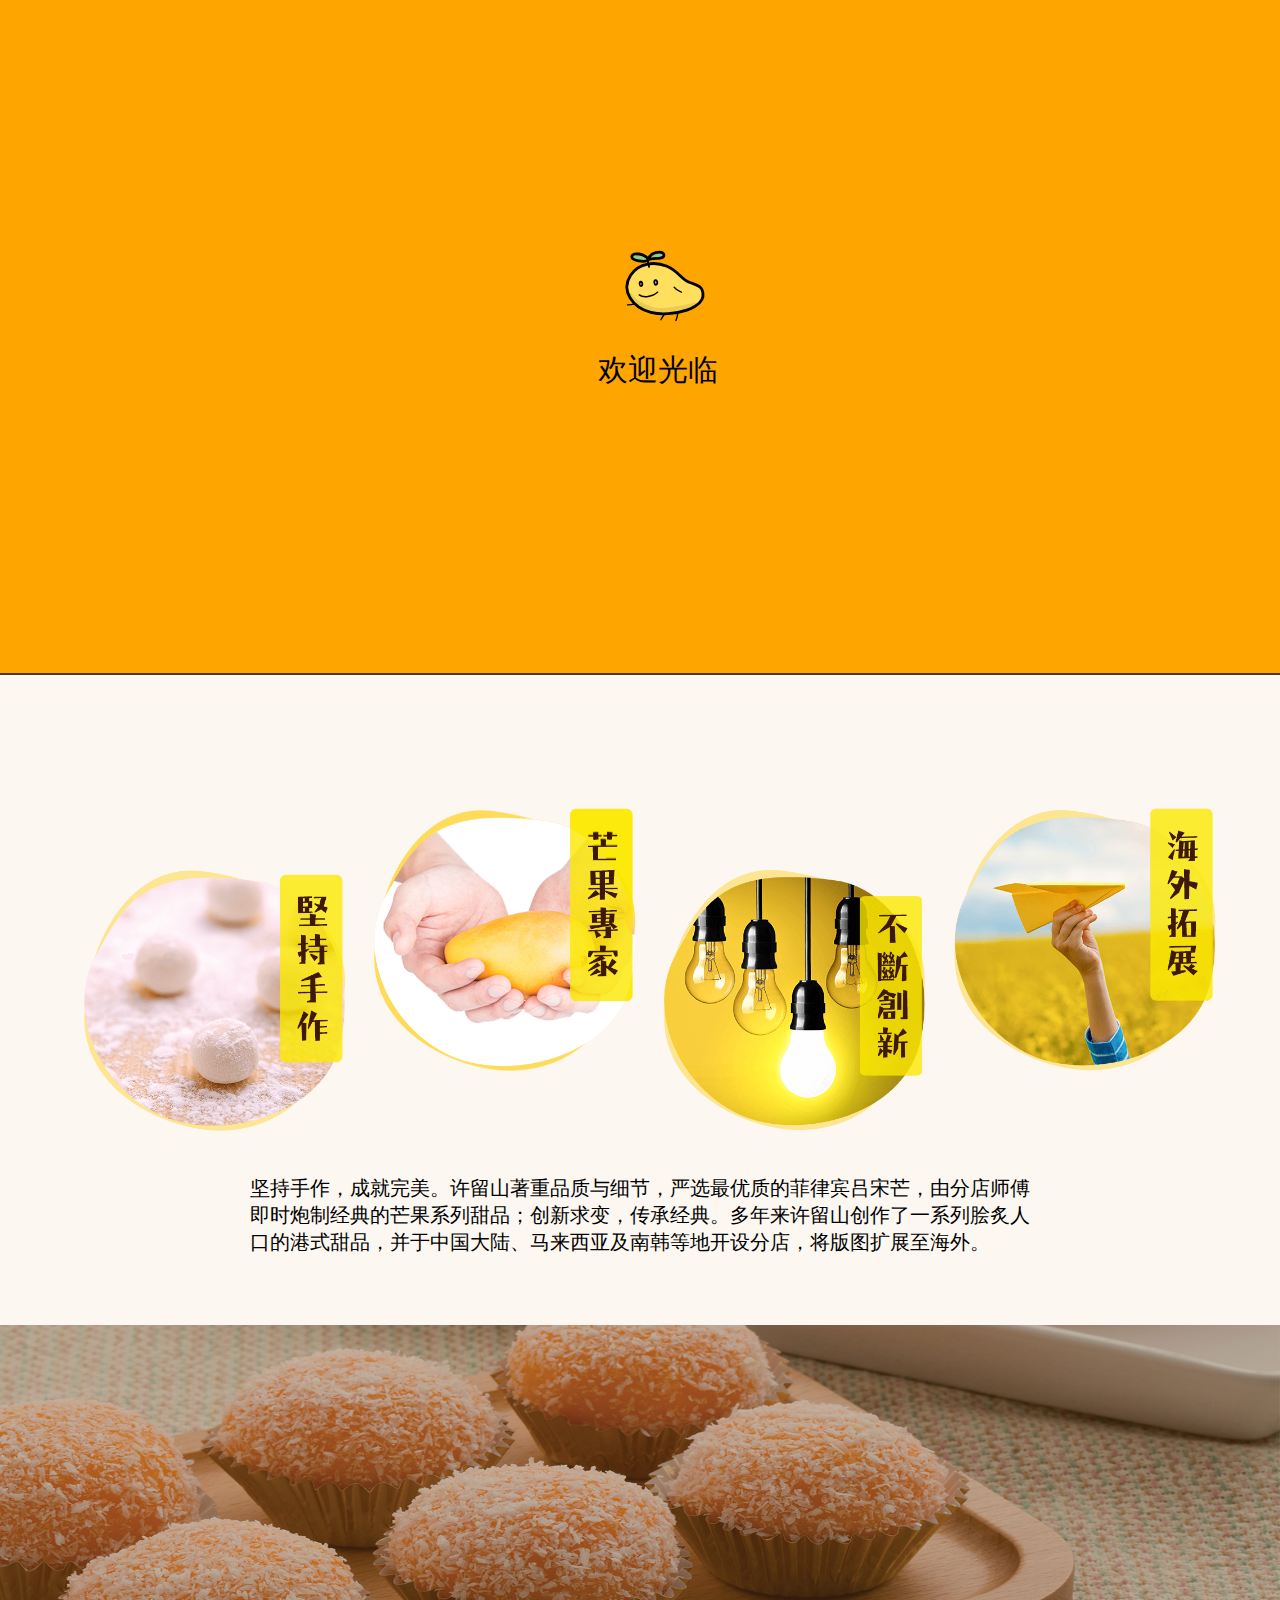
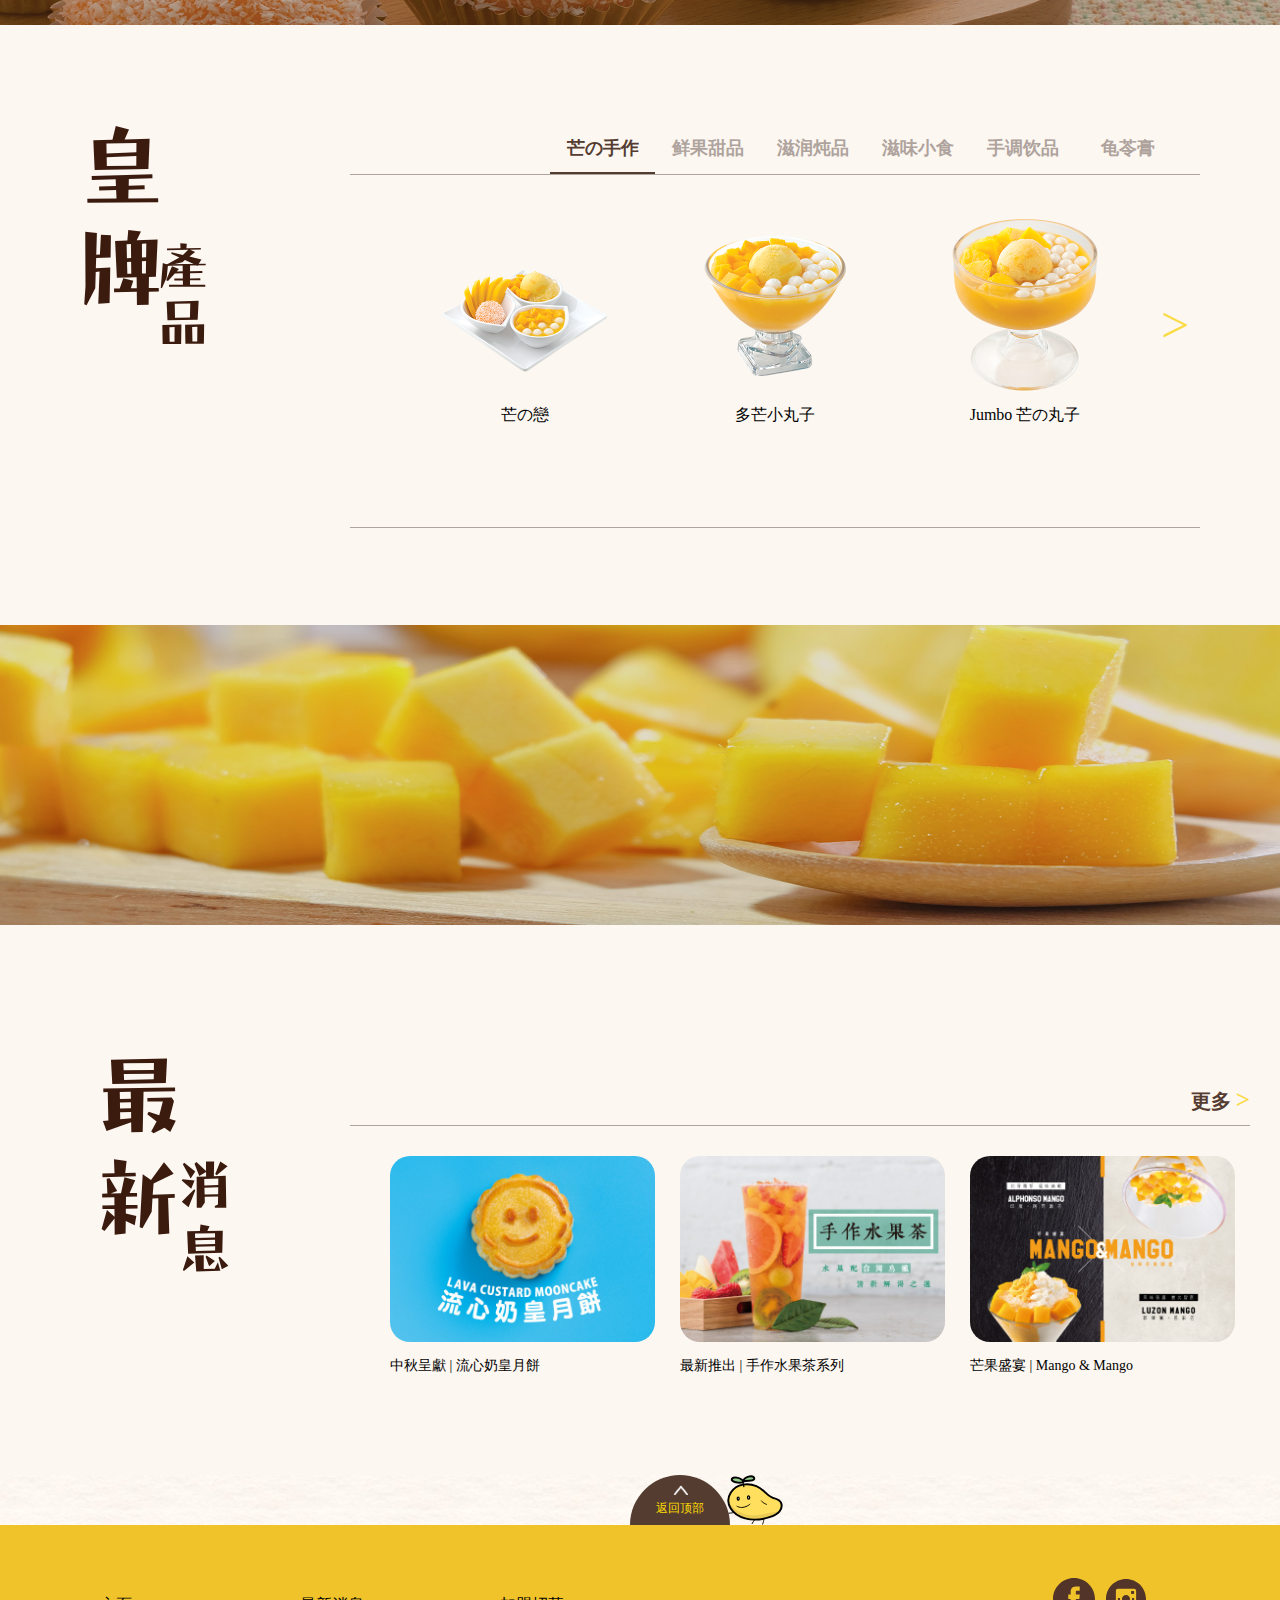
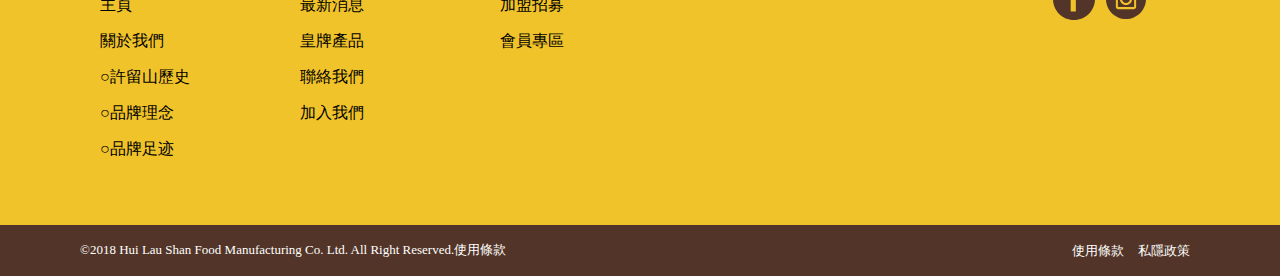
==== static_web/html/index.html @ 25d95225 "a project" ====
<!DOCTYPE html>
<html lang="en">
<head>
	<meta charset="UTF-8">
	<title>許留山 | 香港手作甜品</title>
	<link rel="icon" href="../images/title.jpg">
	<link rel="stylesheet" href="../css/nav.css">
	<link rel="stylesheet" href="../css/warp.css">
	<link rel="stylesheet" href="../css/footer.css">
	<link rel="stylesheet" href="../css/news-same.css">
	<link rel="stylesheet" href="../css/index.css">
	<script src="jquery-1.11.1.min.js"></script>
	<script src="jquery.mousewheel.min.js"></script>

</head>
<body>
	<div class="come">
		<img src="../images/icon-mango.svg" alt="">
		<div class="welcome"><a href="javascript:void(0)">欢迎光临</a></div>
	</div>
	<div class="top">
		<div class="banner">
			<div class="banner_img">
				<ul class="img">
					<li><a href="#"><img src="../images/hero1.jpg" alt=""></a></li>
					<li><a href="#"><img src="../images/hero2.jpg" alt=""></a></li>
					<li><a href="#"><img src="../images/hero3.jpg" alt=""></a></li>
				</ul>
				<div class="arrow"><a href="javascript:void(0)"><img src="../images/icon-scroll.svg" alt=""></a></div>
				<div class="circle">
					<ul>
						<li value="0"><div></div></li>
						<li value="1"><div></div></li>
						<li value="2"><div></div></li>
					</ul>
				</div>
			</div>
			<div class="nav">
				<div class="logo">
					<a href="./index.html">
						<img src="../images/logo.png" alt="">
					</a>
				</div>
				<div class="nav_menus">
					<ul>
						<li>
							<a href="#">
								关于我们<img src="../images/down.png" alt="">
							</a>
							<div class="submenu">
								<ul>
									<li><a href="./history.html" target="_blank">許留山歷史</a></li>
									<li><a href="./principles.html" target="_blank">品牌理念</a></li>
									<li><a href="./footprint.html" target="_blank">品牌足迹</a></li>
								</ul>
							</div>
						</li>
						<li><a href="./news.html" target="_blank">最新消息</a></li>
						<li><a href="./product.html" target="_blank">皇牌产品</a></li>
						<li><a href="./contact.html" target="_blank">联络我们</a></li>
						<li><a href="./career.html" target="_blank">加入我们</a></li>
						<li><a href="./franchise.html" target="_blank">加盟招募</a></li>	
					</ul>
				</div>
			</div>
		</div>
		<div class="warp">
			<a href="./vip.html" class="btn_member">
				<div>
					<img src="../images/icon-mango.svg" alt="">		
					<p>会员专区</p>
				</div>
			</a>
		</div>	
	</div>
	<div class="main">
		<div class="content">
			<ul>
				<li><img src="../images/circle-1.png" alt=""></li>
				<li><img src="../images/circle-2.png" alt=""></li>
				<li><img src="../images/circle-3.png" alt=""></li>
				<li><img src="../images/circle-4.png" alt=""></li>
			</ul>	
			<p>坚持手作，成就完美。许留山著重品质与细节，严选最优质的菲律宾吕宋芒，由分店师傅即时炮制经典的芒果系列甜品；创新求变，传承经典。多年来许留山创作了一系列脍炙人口的港式甜品，并于中国大陆、马来西亚及南韩等地开设分店，将版图扩展至海外。</p>
		</div>
		<div class="parallax_image"><img src="../images/bg-parallax1.jpg" alt=""></div>
		<div class="produce">
			<div class="box">
				<div class="box_left"><img src="../images/vtitle-products.svg" alt=""></div>
				<div class="box_right">
					<div class="produce_nav">
						<ul>
							<li class="click_style"><a href="javascript:void(0)">芒の手作</a></li>
							<li><a href="javascript:void(0)">鲜果甜品</a></li>
							<li><a href="javascript:void(0)">滋润炖品</a></li>
							<li><a href="javascript:void(0)">滋味小食</a></li>
							<li><a href="javascript:void(0)">手调饮品</a></li>
							<li><a href="javascript:void(0)">龟苓膏</a></li>
						</ul>
					</div>
					<div class="produce_ex">
						<div class="btn_left"><a href="javascript:void(0)"><</a></div>
						<div class="btn_right"><a href="javascript:void(0)">></a></div>
						<div class="produce_img">
							<ul>
								<li><img src="../images/1.1.png" alt=""><p>芒の戀</p></li>
								<li><img src="../images/1.2.png" alt=""><p>多芒小丸子</p></li>
								<li><img src="../images/1.3.png" alt=""><p>Jumbo 芒の丸子</p></li>
								<li><img src="../images/1.4.png" alt=""><p><p>多芒鴛鴦黑糯米</p></p></li>
								<li><img src="../images/1.5.png" alt=""><p>多芒椰汁黑糯米</p></li>
								<li><img src="../images/1.6.png" alt=""><p>多芒西米撈</p></li>
								<li><img src="../images/1.7.png" alt=""><p>多芒亮晶晶</p></li>
								<li><img src="../images/1.8.png" alt=""><p>多芒撈河</p></li>
							</ul>
							<ul>
								<li><img src="../images/2.1.png" alt=""><p>楊枝金撈</p></li>
								<li><img src="../images/2.2.png" alt=""><p>Jumbo 楊枝金撈</p></li>
								<li><img src="../images/2.3.png" alt=""><p>海底撈嘢</p></li>
								<li><img src="../images/2.4.png" alt=""><p>芒果撈嘢</p></li>
								<li><img src="../images/2.5.png" alt=""><p>鮮果鴛鴦撈丸子</p></li>
								<li><img src="../images/2.6.png" alt=""><p>鮮果鴛鴦西米撈</p></li>
								<li><img src="../images/2.7.png" alt=""><p>燕窩鮮果楊枝金撈</p></li>
								<li><img src="../images/2.8.png" alt=""><p>椰汁雪蛤官燕撈</p></li>
								<li><img src="../images/2.9.png" alt=""><p>紅白小丸子</p></li>
								<li><img src="../images/2.10.png" alt=""><p>鮮果芒果布甸</p></li>
							</ul> 
							<ul>
								<li><img src="../images/3.1.png" alt=""><p>椰皇燉燕窩雪蛤</p></li>
								<li><img src="../images/3.2.png" alt=""><p>椰皇燉燕窩雪蛤</p></li>
								<li><img src="../images/3.3.png" alt=""><p>紅蓮冰糖燉雪蛤</p></li>
								<li><img src="../images/3.4.png" alt=""><p>燕窩雪蛤燉蛋白</p></li>
								<li><img src="../images/3.5.png" alt=""><p>雪蛤燉蛋白</p></li>
								<li><img src="../images/3.6.png" alt=""><p>D24榴槤雪蛤燉蛋白</p></li>
								<li><img src="../images/3.7.png" alt=""><p>椰香木瓜燉海底椰</p></li>
								<li><img src="../images/3.8.png" alt=""><p>D24榴槤紫米露</p></li>
								<li><img src="../images/3.9.png" alt=""><p>香芋紫米露</p></li>
								<li><img src="../images/3.10.png" alt=""><p>紫薯小米露</p></li>
							</ul> 
							<ul>
								<li><img src="../images/4.1.png" alt=""><p>芒果糯米糍</p></li>
								<li><img src="../images/4.2.png" alt=""><p>芒果布丁</p></li>
								<li><img src="../images/4.3.png" alt=""><p>芒果凍餅</p></li>
								<li><img src="../images/4.4.png" alt=""><p>芒果班戟</p></p></li>
								<li><img src="../images/4.5.png" alt=""><p>榴槤糯米糍</p></li>
								<li><img src="../images/4.6.png" alt=""><p>咖喱什錦</p></li>
								<li><img src="../images/4.7.png" alt=""><p>XO蘿蔔糕</p></li>
								<li><img src="../images/4.8.png" alt=""><p>香辣瑞士雞翼</p></li>
								<li><img src="../images/4.9.png" alt=""><p>蘿蔔糕 </p></li>
							</ul> 
							<ul>
								<li><img src="../images/5.1.png" alt=""><p>芒椰蘆薈爽</p></li>
								<li><img src="../images/5.2.png" alt=""><p>粒粒芒果爽</p></li>
								<li><img src="../images/5.3.png" alt=""><p>西瓜蘆薈爽</p></li>
								<li><img src="../images/5.4.png" alt=""><p><p>多芒鴛鴦黑糯米</p></p></li>
								<li><img src="../images/5.5.png" alt=""><p>超多芒西米</p></li>
								<li><img src="../images/5.6.png" alt=""><p>超多芒小丸子</p></li>
								<li><img src="../images/5.7.png" alt=""><p>超多芒紅豆</p></li>
								<li><img src="../images/5.8.png" alt=""><p>超多芒水晶晶</p></li>
								<li><img src="../images/5.9.png" alt=""><p>芒椰芒果爽</p></li>
								<li><img src="../images/5.10.png" alt=""><p>芒椰雪蛤爽</p></li>
								<li><img src="../images/5.11.png" alt=""><p>粒粒芒蘆薈爽</p></li>
								<li><img src="../images/5.12.png" alt=""><p>粒粒芒蘆薈爽</p></li>
								<li><img src="../images/5.13.png" alt=""><p>粒粒芒果西米</p></li>
								<li><img src="../images/5.14.png" alt=""><p>粒粒芒雪蛤爽</p></li>
								<li><img src="../images/5.15.png" alt=""><p>杯裝楊枝金撈</p></li>
							</ul> 
							<ul>
								<li><img src="../images/6.1.png" alt=""><p>特種龜苓膏</p></li>
								<li><img src="../images/6.2.png" alt=""><p>靈芝龜苓膏</p></li>
							</ul> 
						</div>
						
					</div>
				</div>
			</div>
		</div>
		<div class="parallax_image"><img src="../images/bg-parallax2.jpg" alt=""></div>
		<div class="news">
			<div class="news_left"><img src="../images/vtitle-news.svg" alt=""></div>
			<div class="news_right">
				<div class="news_more">
					<a href="./news.html">更多<span>></span></a>
				</div>
				<div class="news_box">
					<ul>
						<li><a href="javascript:void(0)"><img src="../images/news1.jpg" alt=""><p>中秋呈獻 | 流心奶皇月餅</p></a></li>
						<li><a href="javascript:void(0)"><img src="../images/news2.jpg" alt=""><p>最新推出 | 手作水果茶系列</p></a></li>
						<li><a href="javascript:void(0)"><img src="../images/news3.jpg" alt=""><p>芒果盛宴 | Mango &amp; Mango</p></a></li>
					</ul>
				</div>
			</div>
		</div>
	</div>
	<div class="footer">
		<div class="trunTop">
			<a href="javascript:void(0)">
				<img src="../images/top.png" alt="">
				<p>返回顶部</p>
			</a>
			<img src="../images/icon-mango.svg" alt="">
		</div>
		<div class="message">
			<div class="left">
				<ul>
					<li><a href="./index.html">主頁</a></li>
					<li><a href="./history.html" target="_blank">關於我們</a></li>
					<li><a href="./history.html" target="_blank">○許留山歷史</a></li>
					<li><a href="./principles.html" target="_blank">○品牌理念</a></li>
					<li><a href="./footprint.html" target="_blank">○品牌足迹</a></li>
				</ul>
				<ul>
					<li><a href="./news.html" target="_blank">最新消息</a></li>
					<li><a href="./product.html" target="_blank">皇牌產品</a></li>
					<li><a href="./contact.html" target="_blank">聯絡我們</a></li>
					<li><a href="./career.html" target="_blank">加入我們</a></li>
				</ul>
				<ul>
					<li><a href="./franchise.html" target="_blank">加盟招募</a></li>
					<!-- <li><a href="#">分店資料</a></li> -->
					<li><a href="./vip.html">會員專區</a></li>
				</ul>
			</div>
			<div class="right">
				<a href=""><img src="../images/icon-fb.svg" alt=""></a>
				<a href=""><img src="../images/icon-ig.svg" alt=""></a>
			</div>
		</div>
		<div class="copyright">	
			<div class="left"> &copy;2018 Hui Lau Shan Food Manufacturing Co. Ltd. All Right Reserved.使用條款</div>
			<div class="right">
				<a href="./use.html" target="_blank">使用條款</a>
				<a href="./policy.html" target="_blank">私隱政策</a>
				
			</div>
		</div>
	</div>
	<div class="flow">
		<div class="flow-row">
			<div class="top">
				<img src="../images/row1.jpg" alt="">
				<div class="colse"><a href="javascript:void(0)" ></a></div>
			</div>
			<div class="bottom">
				<div class="left">
					<h2>中秋呈獻 | 流心奶皇月餅</h2>
					<p>中秋節將至，許留山首次推出中秋節日食品【流心奶皇月餅】 (1盒4個)，每個月餅 上印有不同笑臉及開心字句 ，表達祝福及寓意天笑口常開，加上獨特的禮盒包裝， 送禮自用皆宜 ！</p>
					<br>
					<p>【流心奶皇月餅】幼滑奶黃包着甘香蛋黃流心，雙重滋味口感，令人 從心回味！獨特的禮盒包裝，可將月餅放於禮盒上影張靚相，啱晒鍾意「打咭」的您！</p>
					<br>
					<p>*許留山芒Fans會員可享額外95折</p>
					<p>*詳情請參閱店內宣傳品或向分店店員查詢</p>
				</div>
				<div class="right">
					<div class="box">
						<div></div>
					</div>
				</div>
			</div>
		</div>
		<div class="flow-row">
			<div class="top">
				<img src="../images/row2.jpg" alt="">
				<div class="colse"><a href="javascript:void(0)"></a></div>
			</div>
			<div class="bottom">
				<div class="left">
					<h2>最新推出 | 手作水果茶系列</h2>
					<p>嚴選台灣優質烏龍茶葉配以多款夏日水果製作，烏龍茶取材自台灣鹿谷高山，取其清甜回甘之味，再配合許留山各種水果，令水果之味在茶中完美釋放。入口清新解渴，必定成為你的Cup of Tea！</p>
					<br>
					<p>手作水果茶系列：鮮果烏龍 / 芒果烏龍 / 西柚烏龍 / 蕃荔枝熱情果烏龍</p>
					<br>
					<p>*以上產品於香港全線分店有售 (除元朗分店)</p>
				</div>
				<div class="right">
					<div class="box">
						<div></div>
					</div>
				</div>
			</div>
		</div>
		<div class="flow-row">
			<div class="top">
				<img src="../images/row3.jpg" alt="">
				<div class="colse"><a href="javascript:void(0)"></a></div>
			</div>
			<div class="bottom">
				<div class="left">
					<h2>芒果盛宴 | Mango & Mango</h2>
					<p>許留山一年一度嘅【芒果盛宴】推出喇！今年芒果甜品除了採用香港人最常吃菲律賓‧呂宋芒，更破格引入花香馥郁擁有「芒果之王」之稱的印度‧阿芳素芒，大玩芒味強烈大對比，帶你體驗全新芒果國度。</p>
					<br>
					<p>【芒果盛宴】系列包括：阿芳素‧Jumbo芒の酸奶酪、阿芳素‧綿綿雙冰、阿芳素‧丸子芒芒、呂宋‧乳酪趣脆、呂宋‧特級丸子神冰</p>
					<br>
					<p>*產品只限部分分店發售及每日供應有限，售完即止</p>
				</div>
				<div class="right">
					<div class="box">
						<div></div>
					</div>
				</div>
			</div>
		</div>
	</div>
	<script src="../js/index.js"></script>
	<script src="../js/news-same.js"></script>
</body>
</html>
---- static_web/css/nav.css ----
*{margin: 0px;padding: 0px;}
		ul{list-style: none}
		a{text-decoration: none;}
		div.top{width: 100%;height: 470px;}
		div.top>div.bg_about{width: 100%;height: 350px;background: url(../images/bg-about.jpg) no-repeat;overflow: hidden; position: relative;}
		div.top>div.bg_about>div.title_history{width: 320px;height: 70px;margin: 130px auto}
		div.top>div.banner>div.nav{width: 100%;height: 120px;background: #523528;z-index: 100}
		div.top>div.banner>div.nav>div.logo{width: 150px; height: 120px;margin-left: 40px; /*background: pink;*/ display: block; float: left;}
		div.top>div.banner>div.nav>div.logo>a{line-height: 150px}
		div.top>div.banner>div.nav>div.nav_menus{width: 780px;height: 120px;/*background: pink;*/float: right;margin-right: 120px;}
		div.top>div.banner>div.nav>div.nav_menus>ul{width: 780px;height: 120px;position: relative;}
		div.top>div.banner>div.nav>div.nav_menus>ul>li{width: 130px;height: 120px; float: left;/*padding: 0px 15px;*/ text-align: center;line-height: 120px;}
		div.top>div.banner>div.nav>div.nav_menus>ul>li>a>img{margin-left: 5px;width: 15px;}
		div.top>div.banner>div.nav>div.nav_menus>ul>li>a{display: block;width: 130px; color: white;font-size: 18px;font-weight: 800}
		div.top>div.banner>div.nav>div.nav_menus>ul>li>div.submenu{width: 130px;height: 213px;background: #eac958;display: none;position: absolute;top: 120px;left: 0px;font-weight: 800}
		div.top>div.banner>div.nav>div.nav_menus>ul>li>div.submenu>ul>li{width: 130px;height: 70px;line-height: 70px;border-bottom: 1px solid white;}
		div.top>div.banner>div.nav>div.nav_menus>ul>li>div.submenu>ul>li>a{display: block; width: 130px;height: 120px; color: #523528;}
		div.main{width: 100%;height: 1155px;background: #FAF3ED;background:#FEF9F3;}
		div.main>div.subnav{width: 100%;height: 74px;background: #FFD42F;}
		div.main>div.subnav>ul{width: 450px;height: 74px;text-align: center;line-height: 74px;margin: 0px auto}
		div.main>div.subnav>ul>li{width: 150px;height: 74px; float: left;}
		div.main>div.subnav>ul>li>a{color: #3E1909;font-size: 18px;font-weight: 800}
---- static_web/css/warp.css ----
div.top>div.warp{width: 110px;height: 110px;/*background: pink;*/position: fixed;top:250px;right: 20px;z-index: 100}
div.top>div.warp>a{width: 90px;height: 90px;margin: 10px;background: #FFCB02;display: block;border-radius:45px;line-height: 80px;}
div.top>div.warp>a>div{width: 70px;height: 70px;background: white; display: block;border-radius:35px;position: relative;margin: 0px auto;position: relative;top:10px;}
div.top>div.warp>a>div>img{width: 35px;height: 35px;position: absolute;top:6px;left:18px;}
div.top>div.warp>a>div>p{font-size: 10px;position: absolute;top:10px;left: 13px;color: black;}
---- static_web/css/footer.css ----
div.footer{width: 100%;height: 400px;}
		div.footer>div.trunTop{width: 100%;height: 50px;background:url(../images/bg-pattern.jpg);/*background: pink;*/ overflow: hidden;position: relative;}
		div.footer>div.trunTop>a{display: block;width: 100px;height: 100px;background:#543C31; border-radius:50px;position: absolute;top:0px;left: 630px;text-align: center;z-index: 10}
		div.footer>div.trunTop>img{width: 70px;height:70px; position: absolute;left: 720px;top:-10px}
		div.footer>div.trunTop>a>p{color:#FEDD01;font-size: 12px;margin-top: 25px}
		div.footer>div.trunTop>a>img{width: 15px;height:10px; position: absolute;left: 43px;top:10px;}
		div.footer>.message{width: 100%;height: 300px;background: #F0C32A;position: relative;}
		div.footer>.message>div.left{width: 600px;height: 200px;/*background: pink;*/position: absolute;bottom: 30px}
		div.footer>.message>div.left>ul{width: 100px; float: left;margin-left: 100px}
		div.footer>.message>div.left>ul:first-child{margin-left:100px;}
		div.footer>.message>div.left>ul>li{margin-bottom:15px}
		div.footer>.message>div.left>ul>li>a{color: black;}
		div.footer>.message>div.right{width: 230px;height: 100px;/*background: red;*/ float: right;margin-top: 50px}
		div.footer>.copyright{width: 100%;height: 51px;background: #523528;line-height: 50px}
		div.footer>.copyright>div.left{float: left;font-size: 13px;margin-left: 80px;color: white;}
		div.footer>.copyright>div.right{float: right;margin-right: 80px}
		div.footer>.copyright>div.right>a{font-size: 13px;color: white;margin-right: 10px;}
---- static_web/css/news-same.css ----
div.flow{width: 100%;height:673px;background: rgba(0,0,0,0.7);position: absolute;top:0px;z-index: 100;display: none}
		div.flow>div.flow-row{width: 480px;height: 620px;background: white;margin:30px auto;display: none}
		div.flow>div.flow-row>div.top{width: 100%;height: 350px;position: relative; /*background: url(../images/news1.jpg)center no-repeat;*/}
		div.flow>div.flow-row>div.top>img{width: 100%}
		div.flow>div.flow-row>div.top>div.colse{width: 50px;height: 50px;  background: url(../images/fancy_closer.png) no-repeat 0px/50px 50px;float: right;position: absolute;right: 20px;top: 20px}
		div.flow>div.flow-row>div.top>div.colse>a{display: block;width: 50px;height: 50px}
		div.flow>div.flow-row>div.bottom{width: 100%;height: 250px;position: relative;overflow: hidden;}
		div.flow>div.flow-row>div.bottom>div.left{width: 400px;height: 250px;position: absolute; float: left;margin-left: 40px /*overflow: auto;*//*overflow-y:hidden*/}
		div.flow>div.flow-row>div.bottom>div.left>p{color: #7F7F7E;font-size:16px;text-align:justify; }
		div.flow>div.flow-row>div.bottom>div.left>h2{color: #2E1206;margin:20px 0px;}

		div.flow>div.flow-row>div.bottom>div.right{width: 30px;height: 250px;/*background: yellow;*/float: right;}
		div.flow>div.flow-row>div.bottom>div.right>div.box{width: 10px;height: 210px;/*background: pink;*/margin-top: 20px; position: relative;}
		div.flow>div.flow-row>div.bottom>div.right>div.box>div.move1{width: 10px;height: 150px;background: orange;border-radius: 10px;position: absolute;}
		div.flow>div.flow-row>div.bottom>div.right>div.box>div.move1>a{display: block; width: 10px;height: 150px;}
---- static_web/css/index.css ----
*{margin: 0px;padding: 0px}
		ul{list-style: none;}
		a{text-decoration: none;}
		body{overflow: hidden;position: relative;}
		div.top{width: 100%;height: 675px;/*display: none;*/ /*background: red*/}
		div.top>div.banner{width: 100%;height: 675px;position: relative;top:0px;}
		div.top>div.banner>div.banner_img>ul>li{position: absolute;top:0px;display: none}
		div.top>div.banner>div.banner_img>ul>li>a>img{width: 100%;height:675px; display: block;}
		div.top>div.banner>div.banner_img>ul>li:first-child{display: block;}
		div.top>div.banner>div.banner_img>.arrow{width: 50px;height: 50px;/*background: red;*/position: absolute;bottom: 140px ;left:650px;}
		div.top>div.banner>div.banner_img>div.circle{width: 50px;height: 110px;/*background: red;*/position: absolute;top:180px;left: 20px}
		div.top>div.banner>div.banner_img>div.circle>ul{width: 50px;height: 80px;}
		div.top>div.banner>div.banner_img>div.circle>ul>li{width:16px;height:16px;background:white;border-radius:8px;margin:15px 17px;position: relative;}
		div.top>div.banner>div.banner_img>div.circle>ul>.cir{width:26px;height:26px;background:white;border-radius:13px;margin:13px;}
		div.top>div.banner>div.banner_img>div.circle>ul>li>div{display: none; }
		div.top>div.banner>div.banner_img>div.circle>ul>li>div.btn{display:block;width:18px;height:18px;background:yellow;border-radius:9px;border: 0px;position: absolute;top:4px;left: 4px;}
		div.top>div.banner>div.nav{position: absolute;bottom: 0px;}
		div.main{width: 100%;height: 2400px;background: #FCF7F1; /*display: none;*/}
		div.main>div.content{width: 100%;height: 650px;}
		div.main>div.content>ul{width: 1160px;height:370px;margin: 0px auto;padding-top: 130px; text-align: center;}
		div.main>div.content>ul>li{width: 270px;height: 270px; float: left;margin-left: 20px}
		div.main>div.content>ul>li:first-child {margin-top: 60px}
		div.main>div.content>ul>li:nth-child(3){margin-top: 60px}
		div.main>div.content>ul>li>img{width:270px;}
		div.main>div.content>p{width: 780px;height: 84px;font-size: 20px;font-family: STKaiti;font-weight: 500; margin:0px auto;}
		div.main>div.parallax_image{width: 100%;height: 300px;overflow: hidden;}
		div.main>div.parallax_image>img{width: 100%;height: 500px}
		div.main>div.produce{width: 100%;height:500px;/*background: red;*//*overflow: hidden;*/}
		div.main>div.produce>.box{width: 1120px;height: 400px;/*background: orange;*/margin: 0px auto;margin-top:100px;}
		div.main>div.produce>.box>.box_left{/*background: pink;*/float: left;}
		div.main>div.produce>.box>.box_right{width: 850px;height:400px;/*background: blue;*/float: right; }
		div.main>div.produce>.box>.box_right>.produce_nav{width: 850px;height: 49px;/*background: red;*/border-bottom:1px solid #AFA39D;}
		div.main>div.produce>.box>.box_right>.produce_nav>ul{width: 850px;height: 47px;line-height: 47px; text-align: center;}
		div.main>div.produce>.box>.box_right>.produce_nav>ul>li{width: 105px; float: left;}
		div.main>div.produce>.box>.box_right>.produce_nav>ul>li:first-child{margin-left:200px;}
		div.main>div.produce>.box>.box_right>.produce_nav>ul>li.click_style>a{font-weight: 800px;}
		div.main>div.produce>.box>.box_right>.produce_nav>ul>li.click_style{border-bottom: 2px solid #543C31}
		div.main>div.produce>.box>.box_right>.produce_nav>ul>li>a{color: #AFA39D;font-size:18px; font-weight: 800}
		div.main>div.produce>.box>.box_right>.produce_nav>ul>li.click_style>a{color: #543C31;}
		div.main>div.produce>.box>.box_right>.produce_ex{width: 850px;height: 352px;border-bottom:1px solid #AFA39D;/*background: pink;*/}
		div.main>div.produce>.box>.box_right>.produce_ex>div.btn_left,div.btn_right{width: 50px;height: 100px;/*background: red; */font-size: 50px;text-align: center;line-height: 100px;margin-top: 100px;}
		div.main>div.produce>.box>.box_right>.produce_ex>div>a{color: #FBDB45;}
		div.main>div.produce>.box>.box_right>.produce_ex>div.btn_left{float: left;visibility: hidden;}
		div.main>div.produce>.box>.box_right>.produce_ex>div.btn_right{float: right;}
		div.main>div.produce>.box>.box_right>.produce_ex>.produce_img{width: 750px;height: 300px;/*background: orange;*/margin:0px auto;position: relative;overflow: hidden;}
		div.main>div.produce>.box>.box_right>.produce_ex>.produce_img>ul{height: 250px;position: absolute;top:30px;}
		div.main>div.produce>.box>.box_right>.produce_ex>.produce_img>ul:nth-child(1){width: 2000px;/*display: none;*/}
		div.main>div.produce>.box>.box_right>.produce_ex>.produce_img>ul:nth-child(2){width:2500px;display: none;}
		div.main>div.produce>.box>.box_right>.produce_ex>.produce_img>ul:nth-child(3){width:2500px;display: none;}
		div.main>div.produce>.box>.box_right>.produce_ex>.produce_img>ul:nth-child(4){width:2250px;display: none;}
		div.main>div.produce>.box>.box_right>.produce_ex>.produce_img>ul:nth-child(5){width:3750px;display: none;}
		div.main>div.produce>.box>.box_right>.produce_ex>.produce_img>ul:nth-child(6){width:500px;margin-left: 150px;display: none}
		div.main>div.produce>.box>.box_right>.produce_ex>.produce_img>ul>li{width: 250px;height: 250px;float: left;}
		div.main>div.produce>.box>.box_right>.produce_ex>.produce_img>ul>li>img{width: 200px;height: 200px;display: block;margin-left: 25px}
		div.main>div.produce>.box>.box_right>.produce_ex>.produce_img>ul>li{text-align:center;}
		div.main>div.news{width: 100%;height: 550px;/*background: pink;*/position: relative;}
		div.main>div.news>div.news_left{position: absolute;top:130px;left:100px;}
		div.main>div.news>div.news_right{width: 900px;height: 350px;/*background: orange;*/position: absolute;top: 150px;left: 350px}
		div.main>div.news>div.news_right>div.news_more{width: 100%;height: 50px;/*background: blue;*/border-bottom:1px solid #AFA39D;line-height:50px;}
		div.main>div.news>div.news_right>div.news_more>a{color: #543C31;font-weight: 800;font-size: 20px;float: right;  }
		div.main>div.news>div.news_right>div.news_more>a>span{color:#FBDB45;font-size: 25px;margin-left: 5px ;}
		div.main>div.news>div.news_right>div.news_box{width: 100%;height: 299px;/*background: red;*/overflow: hidden;}
		div.main>div.news>div.news_right>div.news_box>ul{margin-top: 30px;margin-left: 15px}
		div.main>div.news>div.news_right>div.news_box>ul>li{float: left;margin-left: 25px;}
		div.main>div.news>div.news_right>div.news_box>ul>li>a>img{width: 265px;display: block;border-radius:20px;}
		div.main>div.news>div.news_right>div.news_box>ul>li>a>p{color: black;font-size: 14px; margin-top: 15px}
		div.come{width: 100%;height:673px;background: orange;position:absolute;top: 0px;z-index: 1000;/* display: none*/}
		div.come>div.welcome{width: 20%;height: 50px; text-align: center; display: none;position: absolute;top:350px;left:530px;}
		div.come>img{position: absolute;top:250px;left:615px;}
		div.come>div.welcome>a{font-size: 30px;color: black}
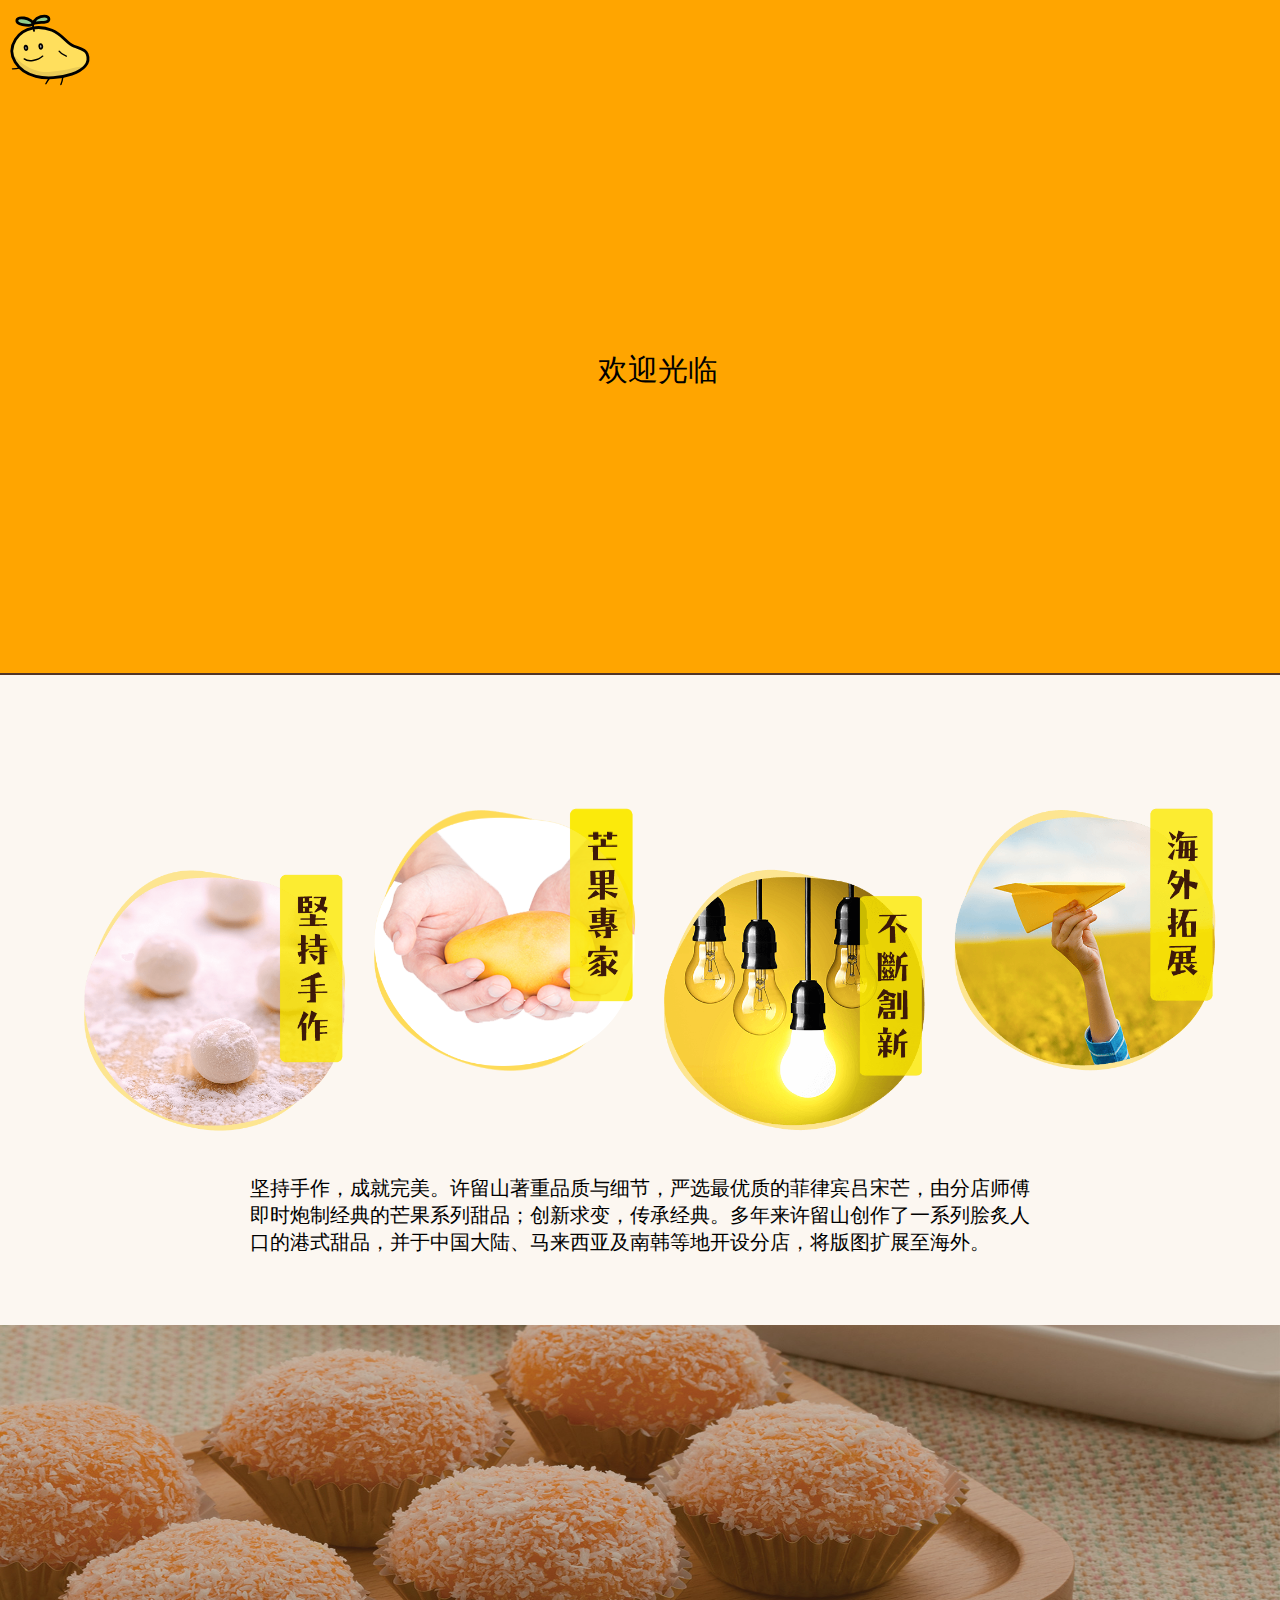
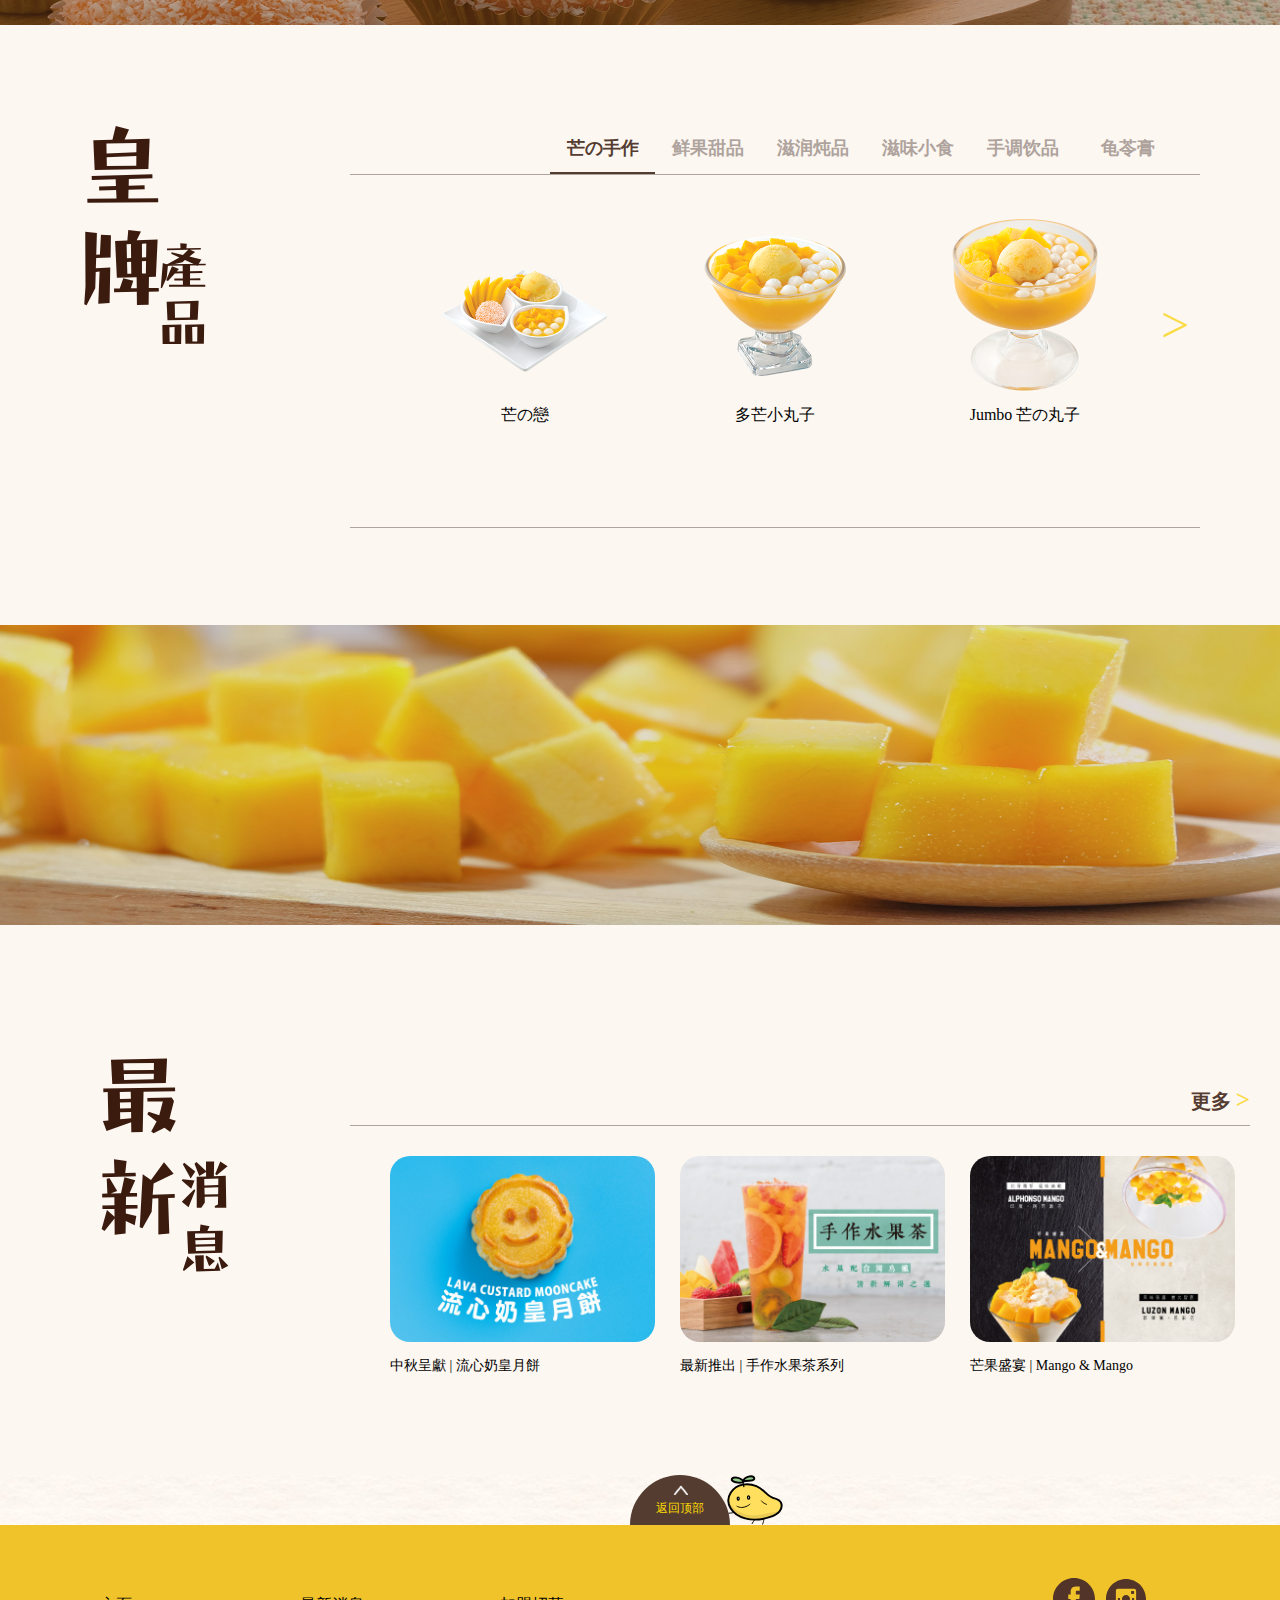
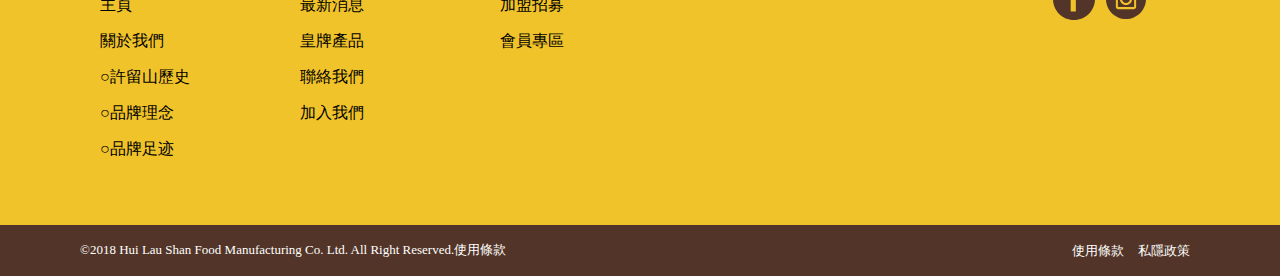
==== commit ccf8432b: "add embed to resolve svg" ====
--- a/static_web/html/index.html
+++ b/static_web/html/index.html
@@ -15,7 +15,8 @@
 </head>
 <body>
 	<div class="come">
-		<img src="../images/icon-mango.svg" alt="">
+		<!--<img src="../images/icon-mango.svg" alt="">-->
+		<embed src="../images/icon-mango.svg" type="image/svg+xml" pluginspage="http://www.adobe.com/svg/viewer/install/" />
 		<div class="welcome"><a href="javascript:void(0)">欢迎光临</a></div>
 	</div>
 	<div class="top">
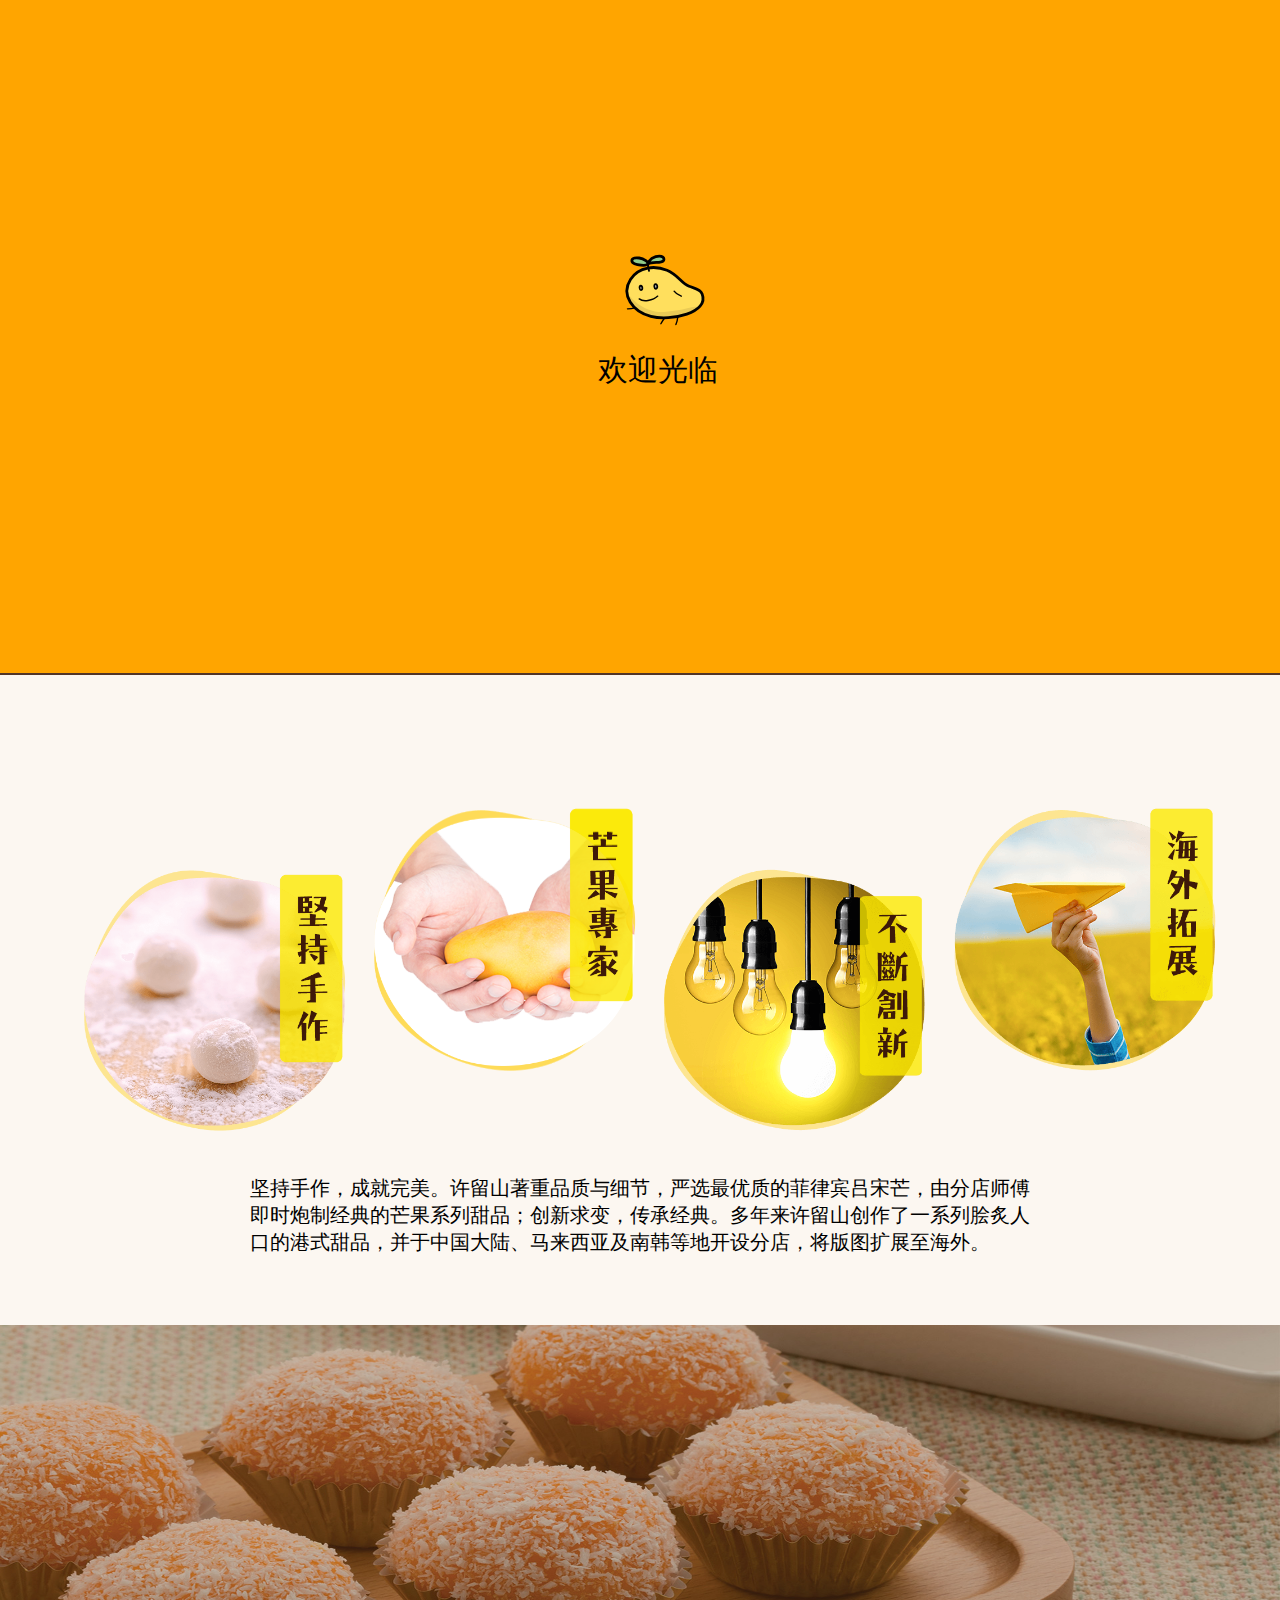
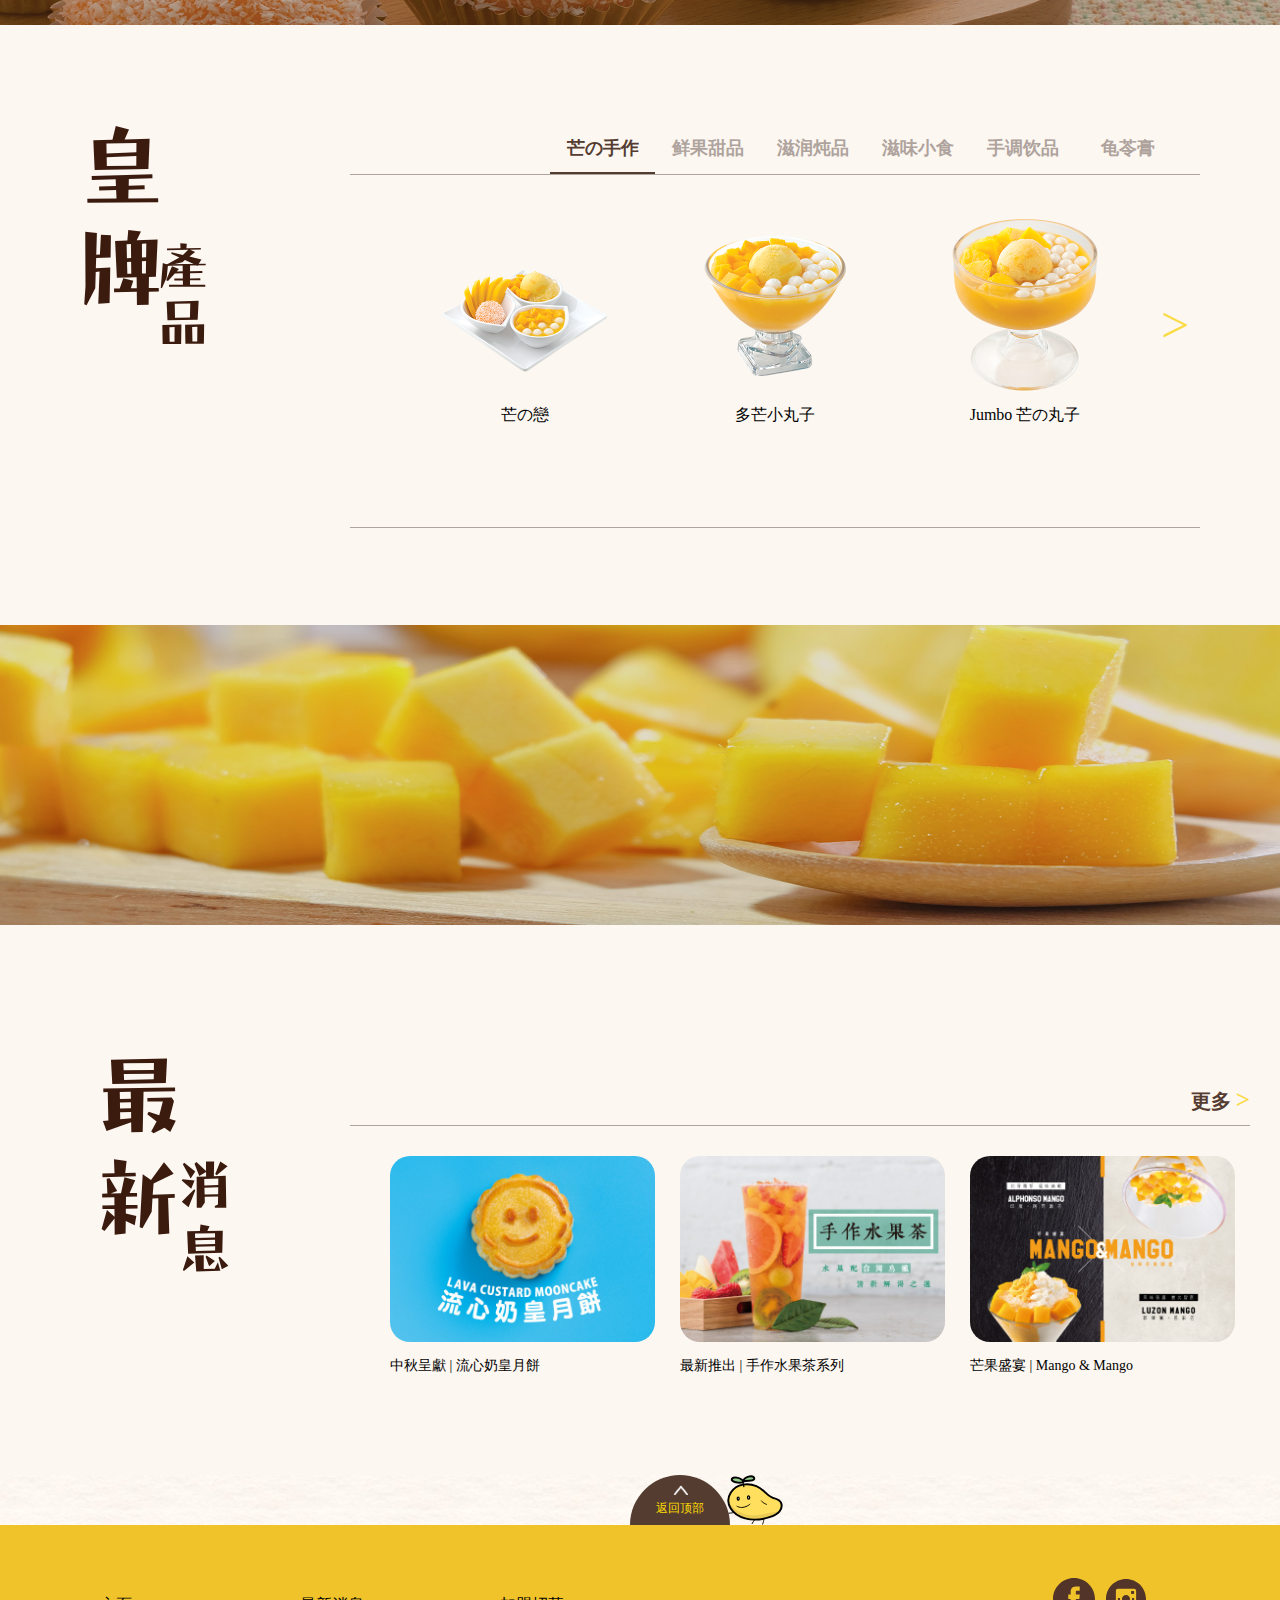
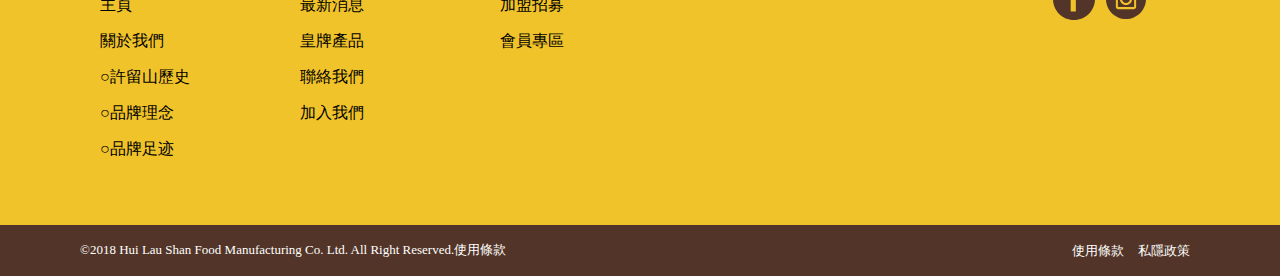
==== commit 71d8ee9a: "change" ====
--- a/static_web/html/index.html
+++ b/static_web/html/index.html
@@ -15,8 +15,9 @@
 </head>
 <body>
 	<div class="come">
-		<!--<img src="../images/icon-mango.svg" alt="">-->
-		<embed src="../images/icon-mango.svg" type="image/svg+xml" pluginspage="http://www.adobe.com/svg/viewer/install/" />
+		<img src="../images/icon-mango.svg" type="image/svg+xml" alt="">
+			
+		<!--<embed src="../images/icon-mango.svg" type="image/svg+xml" pluginspage="http://www.adobe.com/svg/viewer/install/" />-->
 		<div class="welcome"><a href="javascript:void(0)">欢迎光临</a></div>
 	</div>
 	<div class="top">
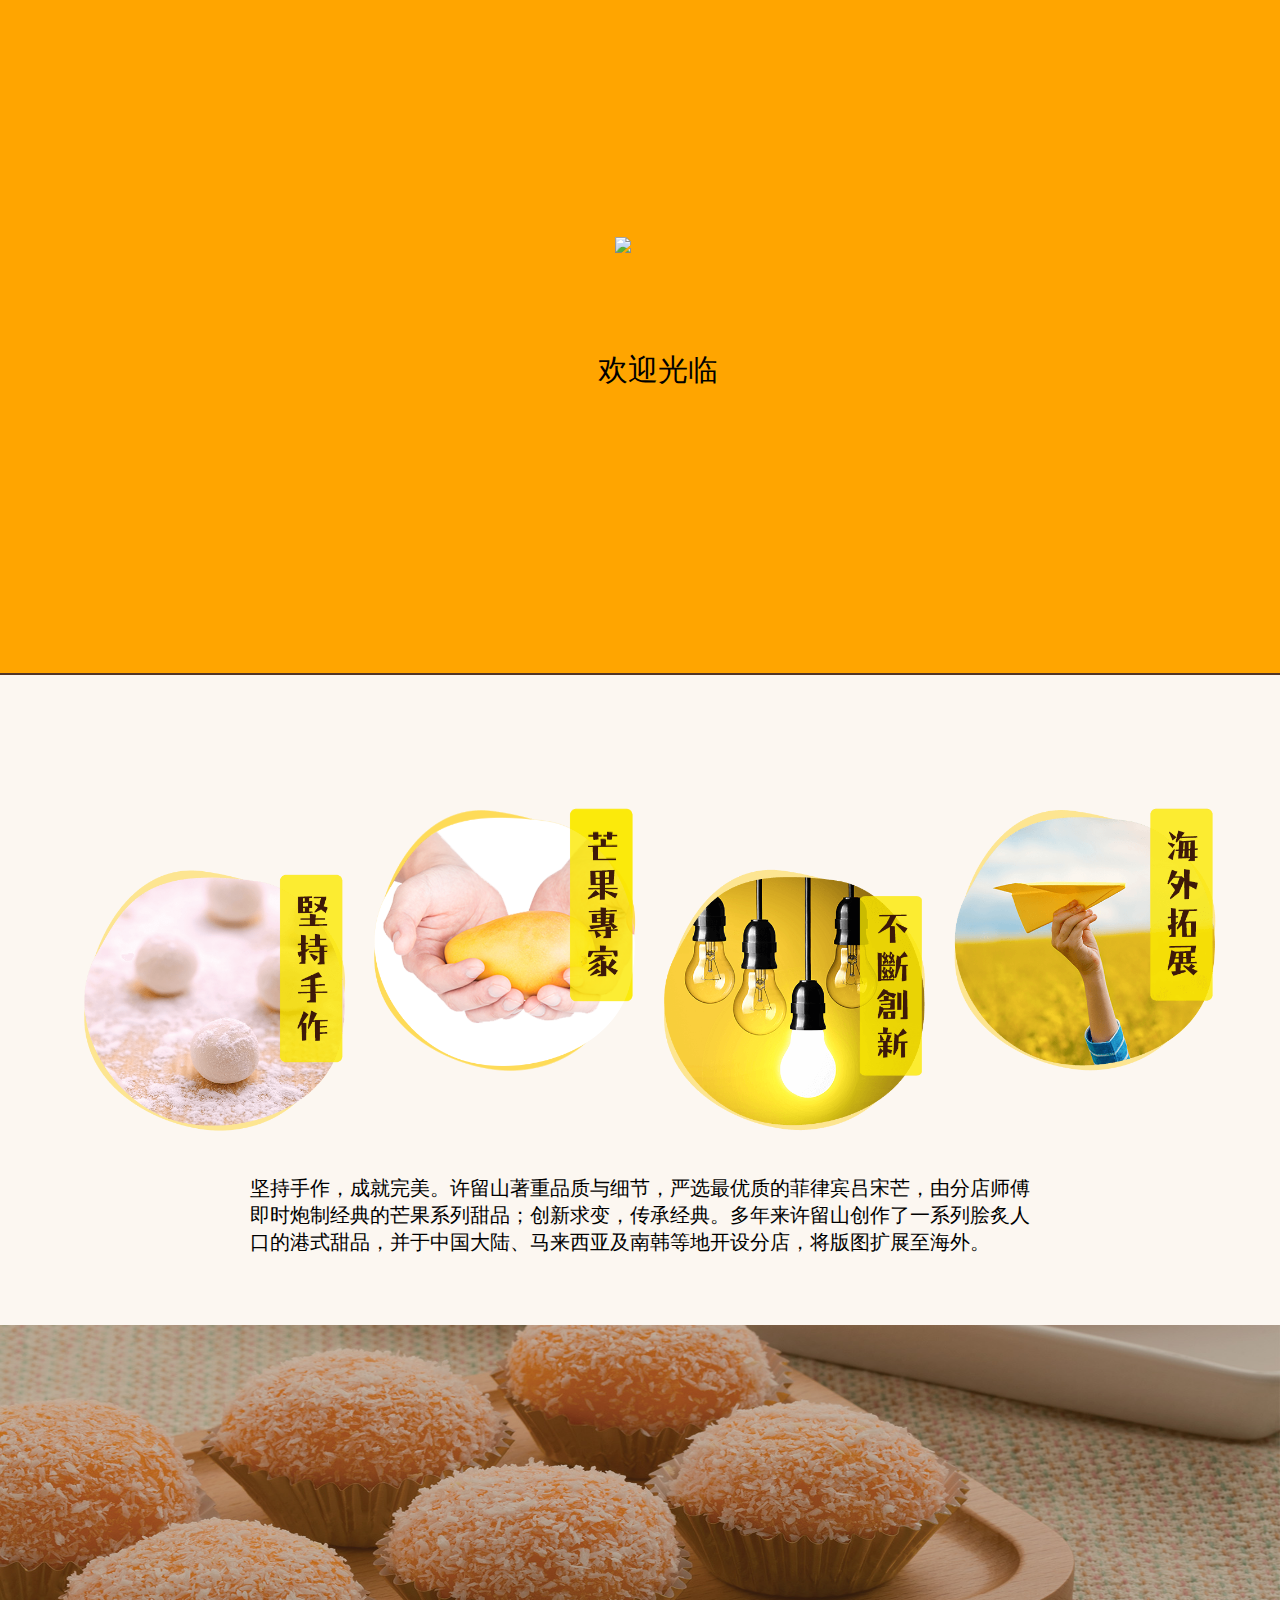
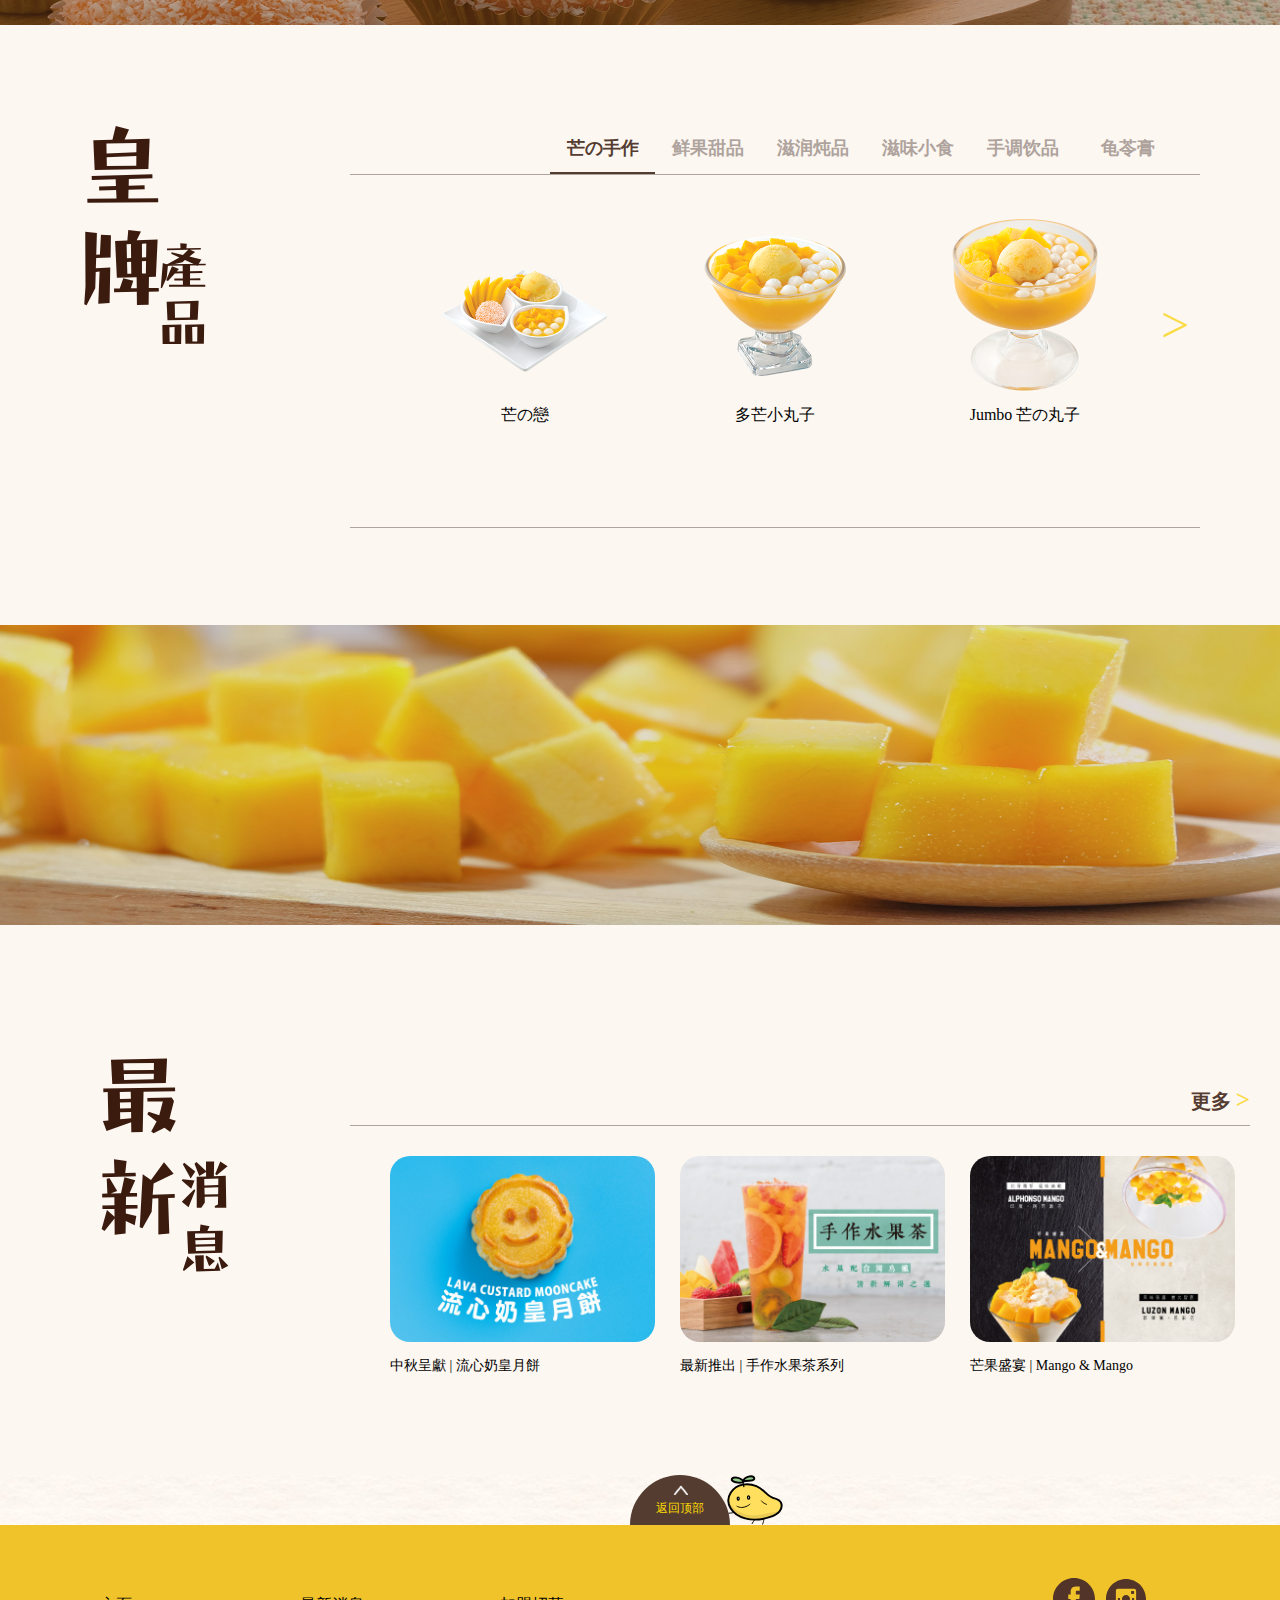
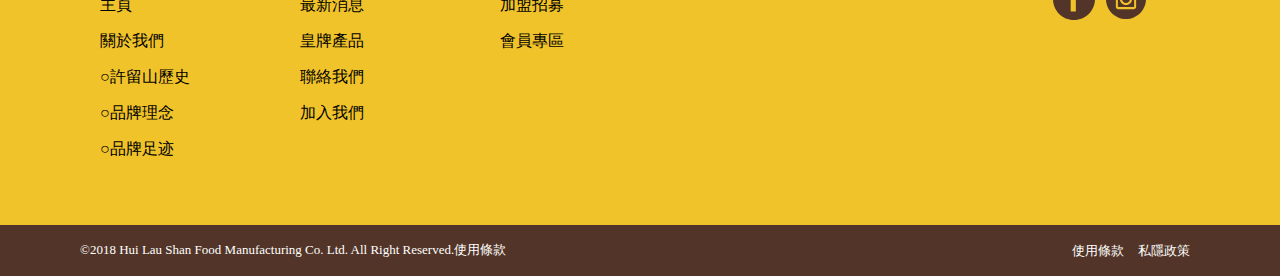
==== commit f3253b19: "change svg" ====
--- a/static_web/html/index.html
+++ b/static_web/html/index.html
@@ -15,8 +15,7 @@
 </head>
 <body>
 	<div class="come">
-		<img src="../images/icon-mango.svg" type="image/svg+xml" alt="">
-			
+		<img type="image/svg+xml" src="https://www.hkhls.com/wp-content/themes/huiLauShanTemplate/assets_hk/images/img/icon/icon-mango.svg">
 		<!--<embed src="../images/icon-mango.svg" type="image/svg+xml" pluginspage="http://www.adobe.com/svg/viewer/install/" />-->
 		<div class="welcome"><a href="javascript:void(0)">欢迎光临</a></div>
 	</div>
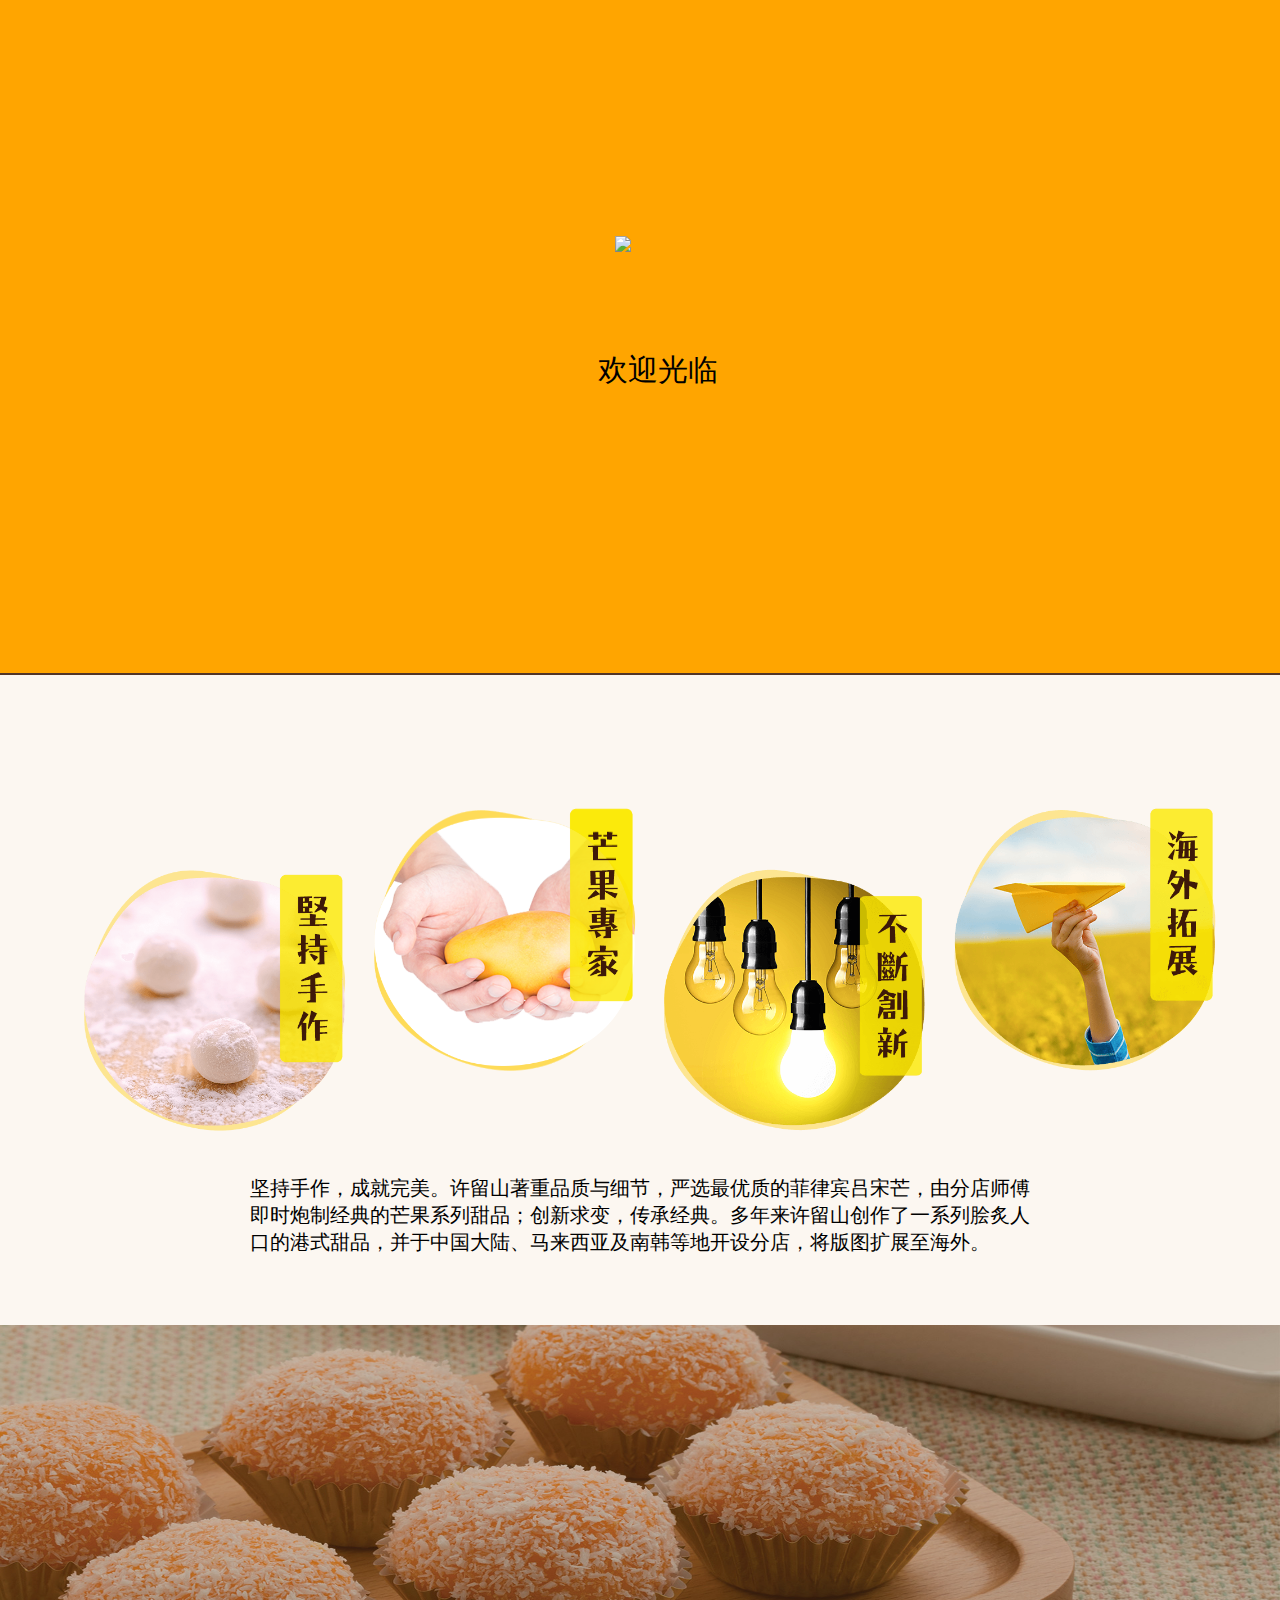
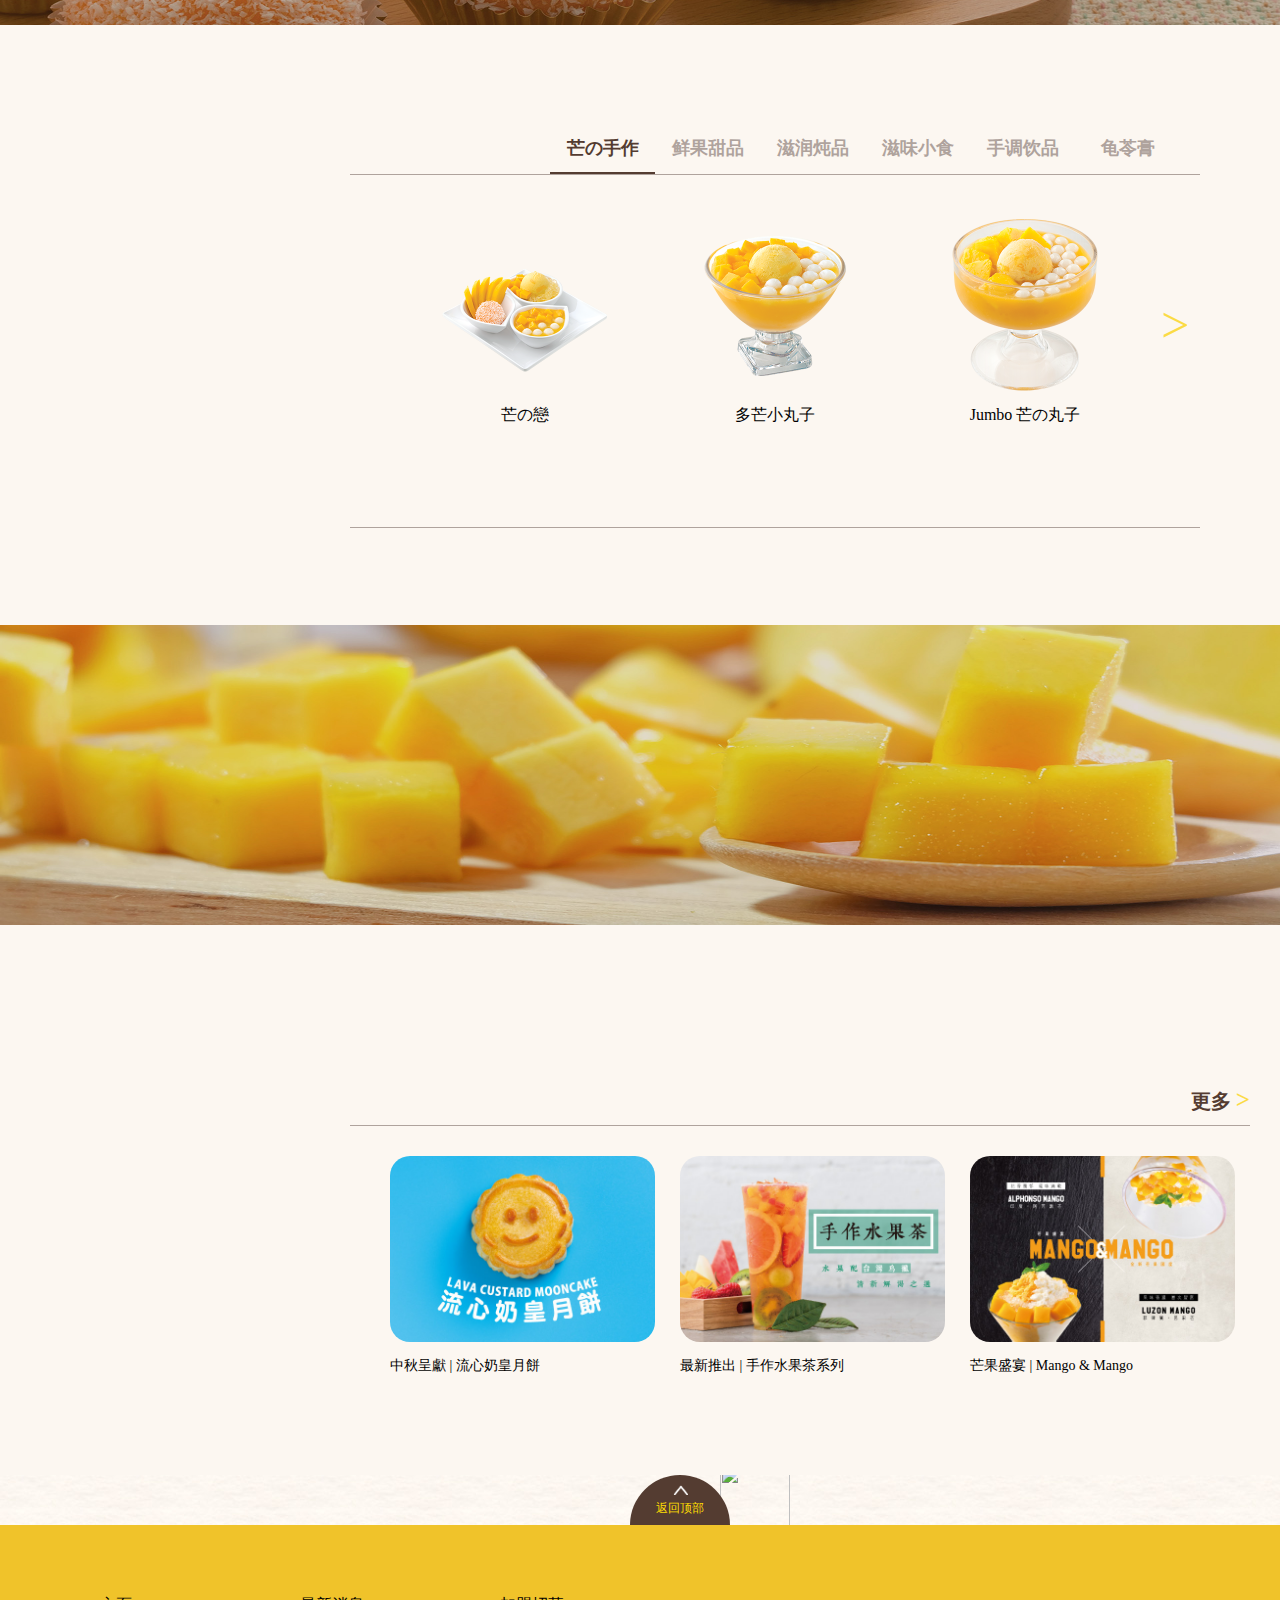
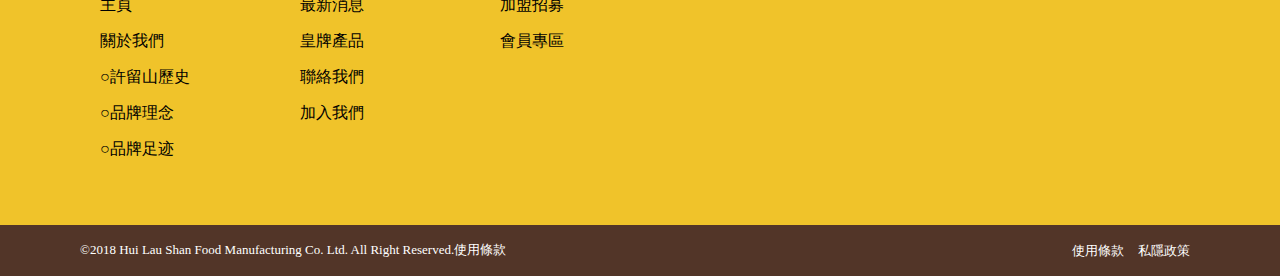
==== commit 55d8e15f: "change svg" ====
--- a/static_web/html/index.html
+++ b/static_web/html/index.html
@@ -27,7 +27,7 @@
 					<li><a href="#"><img src="../images/hero2.jpg" alt=""></a></li>
 					<li><a href="#"><img src="../images/hero3.jpg" alt=""></a></li>
 				</ul>
-				<div class="arrow"><a href="javascript:void(0)"><img src="../images/icon-scroll.svg" alt=""></a></div>
+				<div class="arrow"><a href="javascript:void(0)"><img src="https://www.hkhls.com/wp-content/themes/huiLauShanTemplate/assets_hk/images/img/icon/m-icon-scroll.svg" alt=""></a></div>
 				<div class="circle">
 					<ul>
 						<li value="0"><div></div></li>
@@ -68,7 +68,7 @@
 		<div class="warp">
 			<a href="./vip.html" class="btn_member">
 				<div>
-					<img src="../images/icon-mango.svg" alt="">		
+					<img src="https://www.hkhls.com/wp-content/themes/huiLauShanTemplate/assets_hk/images/img/icon/icon-mango.svg" alt="">		
 					<p>会员专区</p>
 				</div>
 			</a>
@@ -87,7 +87,7 @@
 		<div class="parallax_image"><img src="../images/bg-parallax1.jpg" alt=""></div>
 		<div class="produce">
 			<div class="box">
-				<div class="box_left"><img src="../images/vtitle-products.svg" alt=""></div>
+				<div class="box_left"><img src="https://www.hkhls.com/wp-content/themes/huiLauShanTemplate/assets_hk/images/img/title/vtitle-products.svg" alt=""></div>
 				<div class="box_right">
 					<div class="produce_nav">
 						<ul>
@@ -177,7 +177,7 @@
 		</div>
 		<div class="parallax_image"><img src="../images/bg-parallax2.jpg" alt=""></div>
 		<div class="news">
-			<div class="news_left"><img src="../images/vtitle-news.svg" alt=""></div>
+			<div class="news_left"><img src="https://www.hkhls.com/wp-content/themes/huiLauShanTemplate/assets_hk/images/img/title/vtitle-news.svg" alt=""></div>
 			<div class="news_right">
 				<div class="news_more">
 					<a href="./news.html">更多<span>></span></a>
@@ -198,7 +198,7 @@
 				<img src="../images/top.png" alt="">
 				<p>返回顶部</p>
 			</a>
-			<img src="../images/icon-mango.svg" alt="">
+			<img src="https://www.hkhls.com/wp-content/themes/huiLauShanTemplate/assets_hk/images/img/icon/icon-mango.svg" alt="">
 		</div>
 		<div class="message">
 			<div class="left">
@@ -222,8 +222,8 @@
 				</ul>
 			</div>
 			<div class="right">
-				<a href=""><img src="../images/icon-fb.svg" alt=""></a>
-				<a href=""><img src="../images/icon-ig.svg" alt=""></a>
+				<a href=""><img src="https://www.hkhls.com/wp-content/themes/huiLauShanTemplate/assets_hk/images/img/icon/icon-fb.svg" alt=""></a>
+				<a href=""><img src="https://www.hkhls.com/wp-content/themes/huiLauShanTemplate/assets_hk/images/img/icon/icon-ig.svg" alt=""></a>
 			</div>
 		</div>
 		<div class="copyright">	
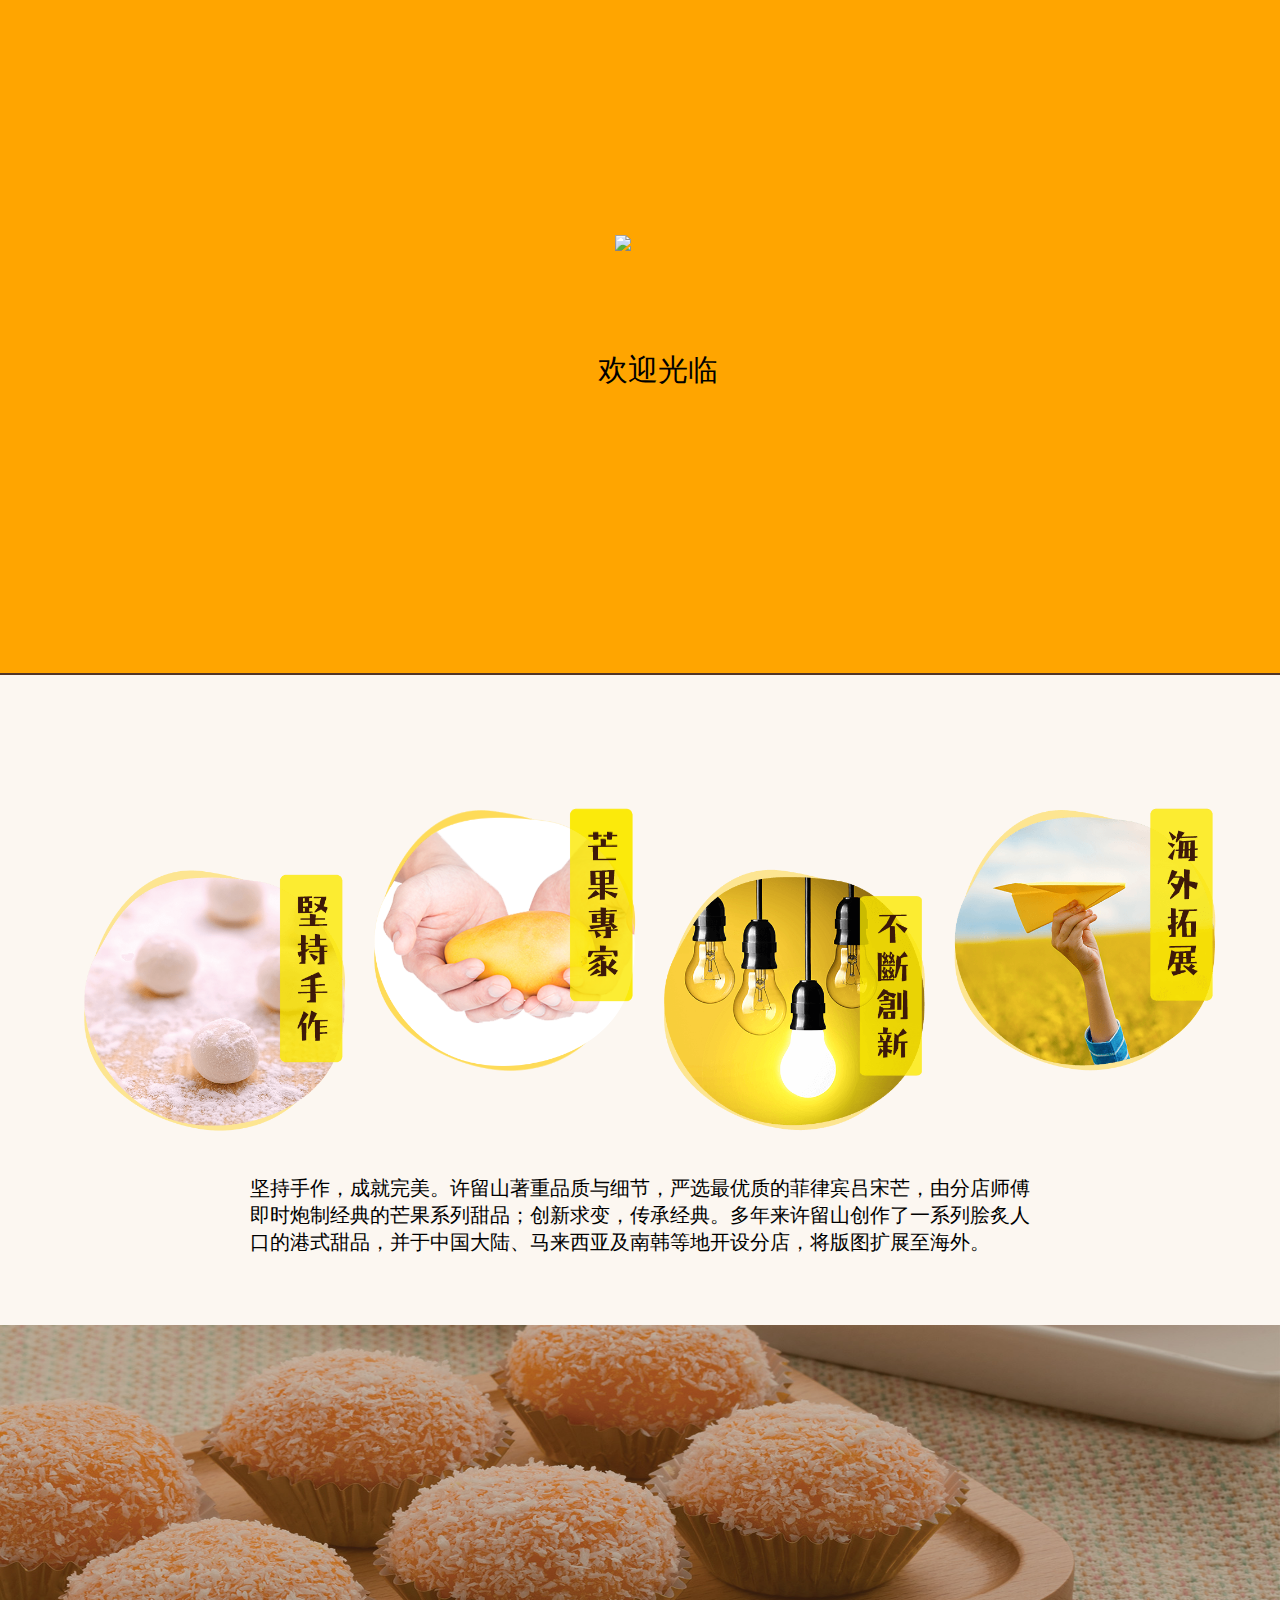
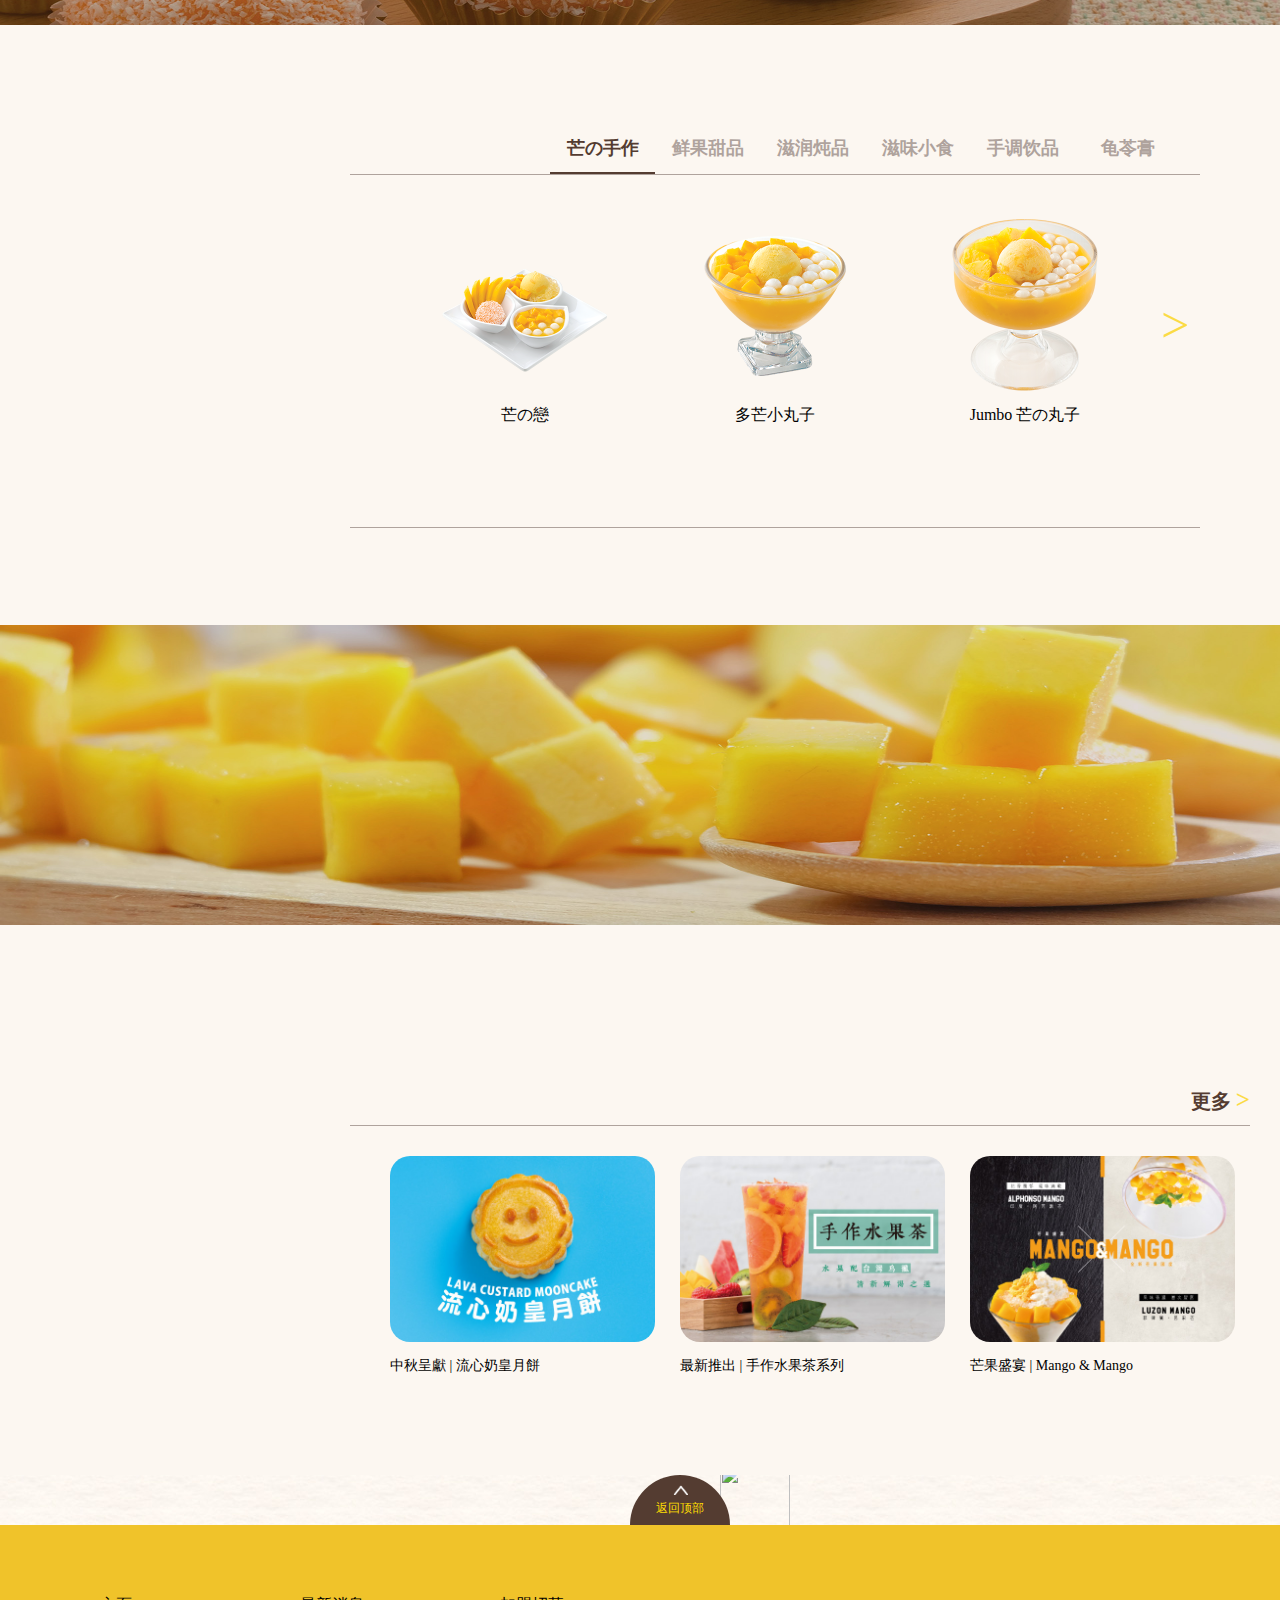
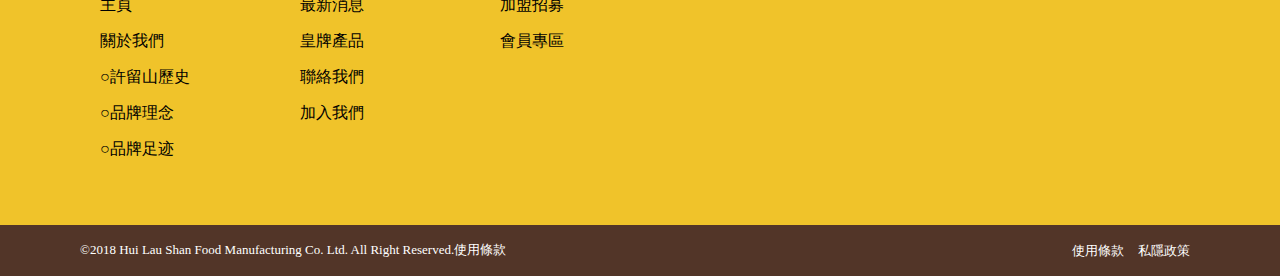
==== commit bc4a8f99: "Signed-off-by: fuyanru <fyr_736514057@163.com>" ====
--- a/static_web/html/index.html
+++ b/static_web/html/index.html
@@ -3,7 +3,7 @@
 <head>
 	<meta charset="UTF-8">
 	<title>許留山 | 香港手作甜品</title>
-	<link rel="icon" href="../images/title.jpg">
+	<link rel="icon" href="https://www.hkhls.com/wp-content/themes/huiLauShanTemplate/assets_hk/icon/favicon.ico">
 	<link rel="stylesheet" href="../css/nav.css">
 	<link rel="stylesheet" href="../css/warp.css">
 	<link rel="stylesheet" href="../css/footer.css">
